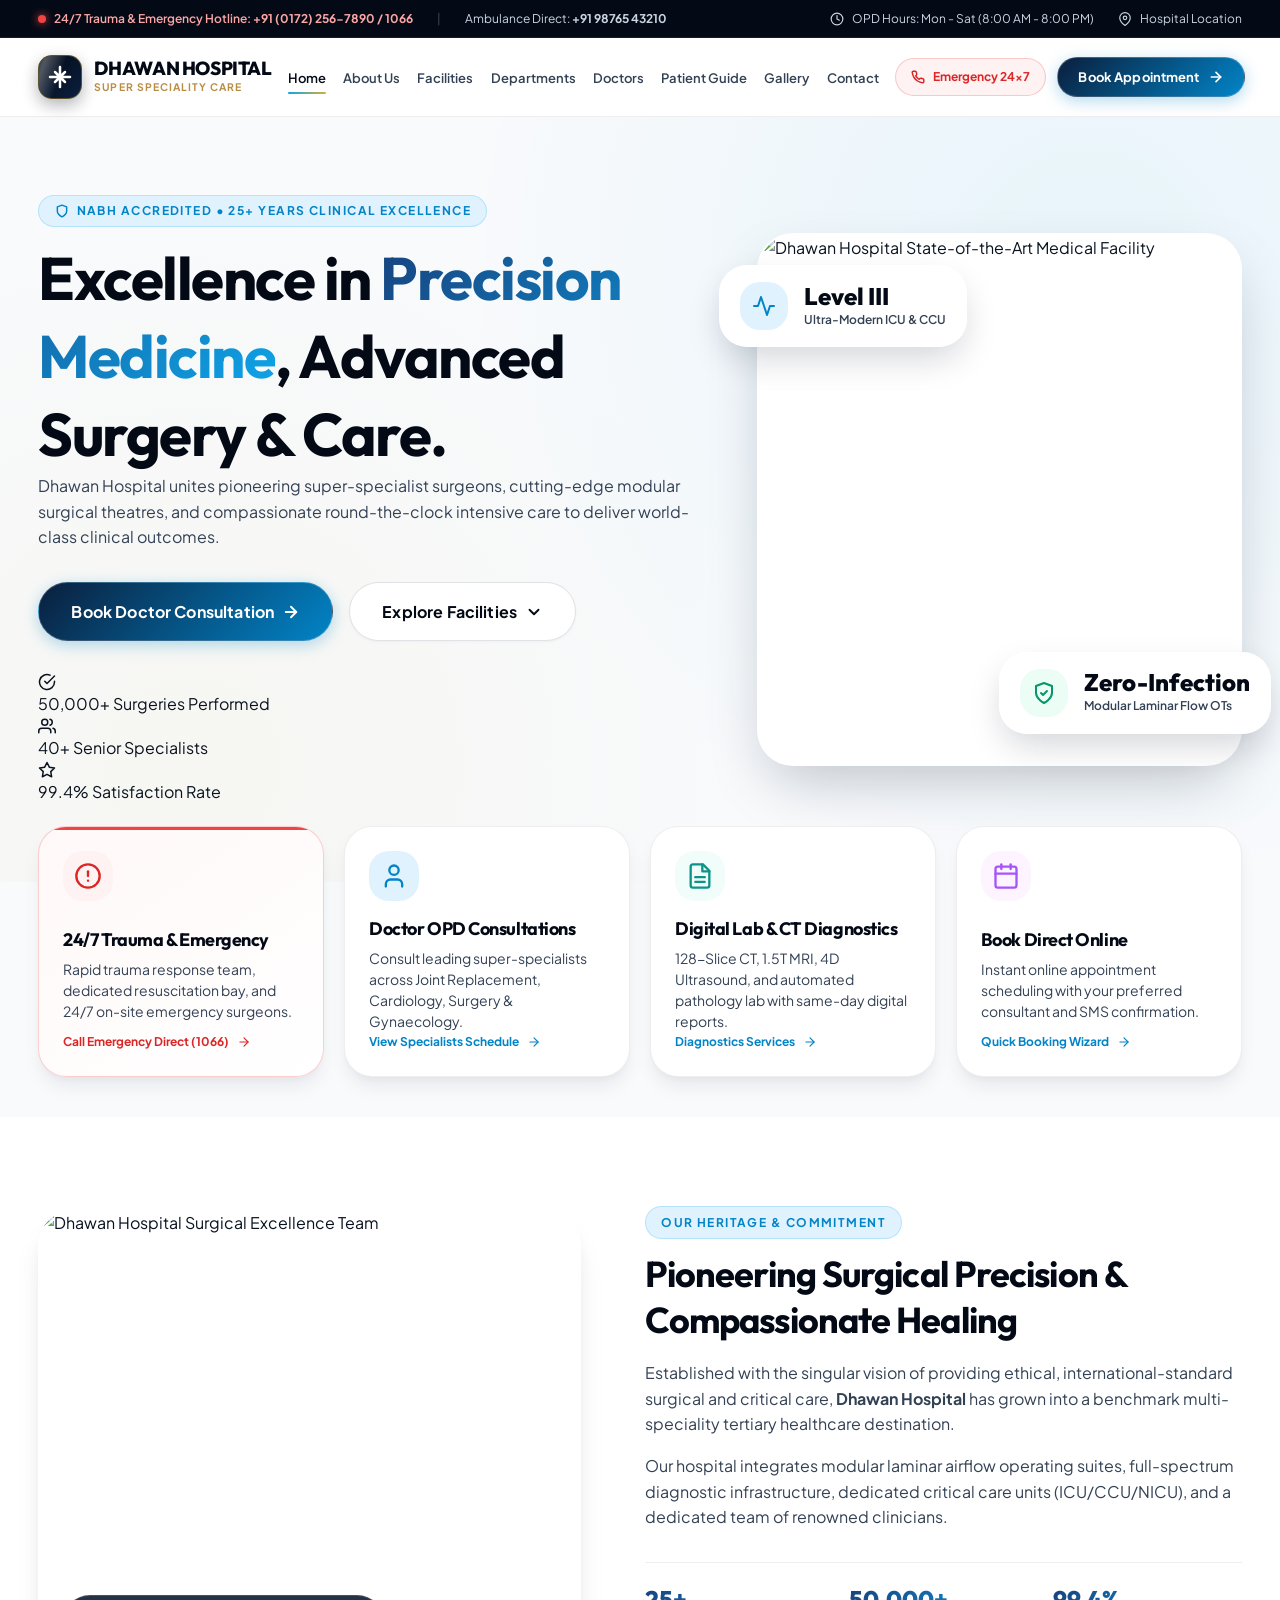
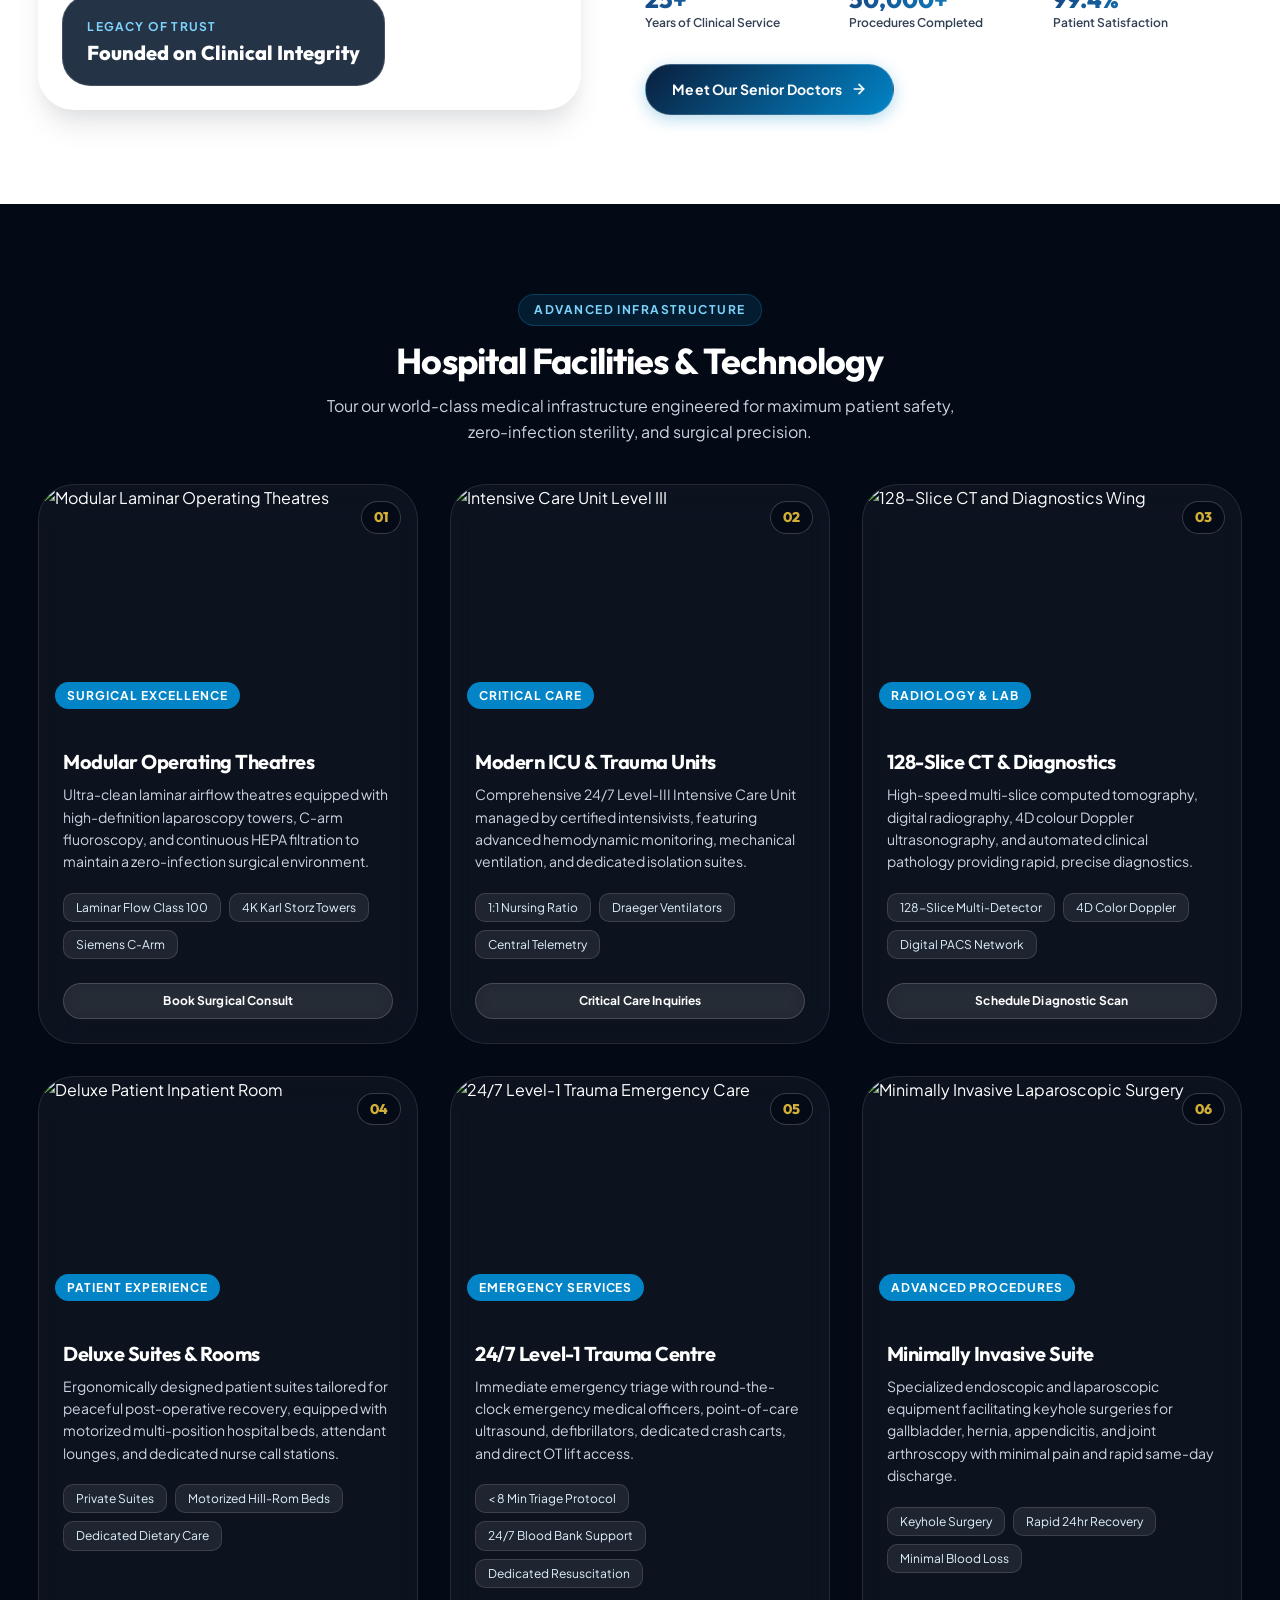
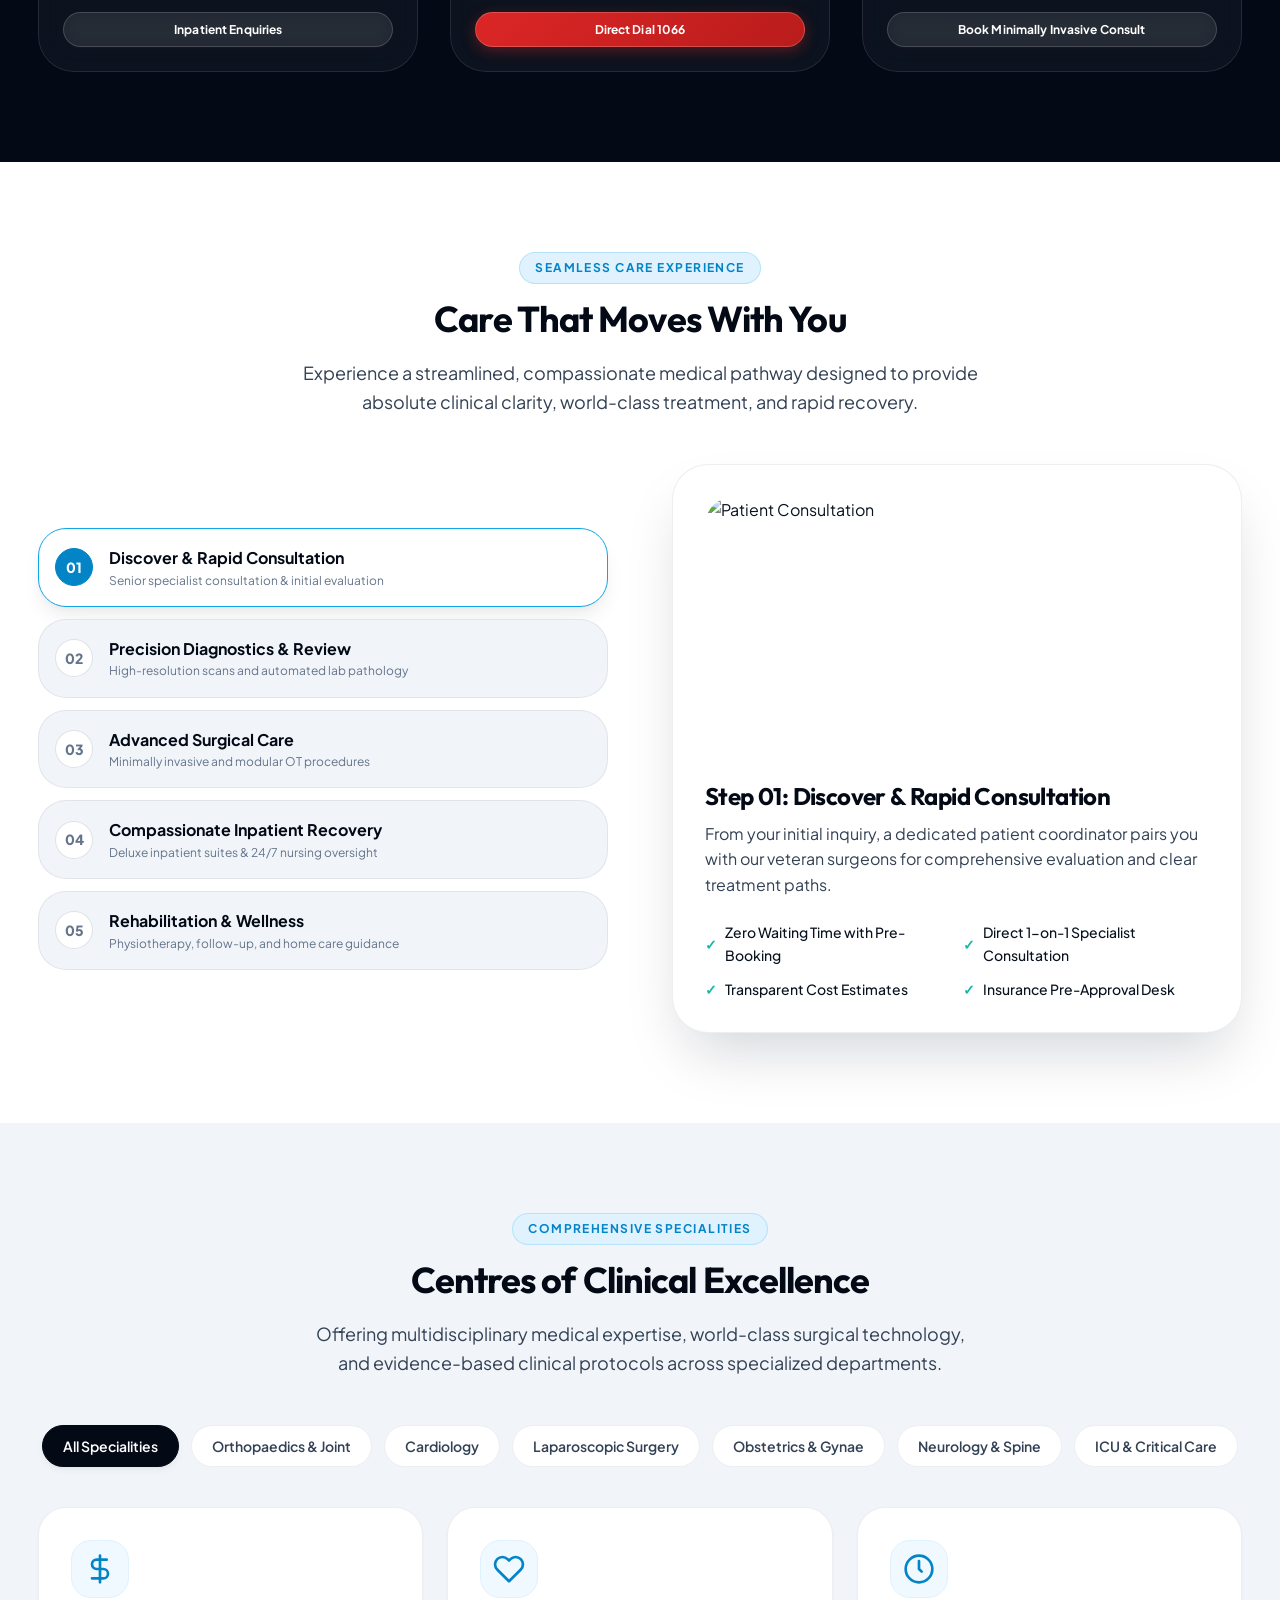
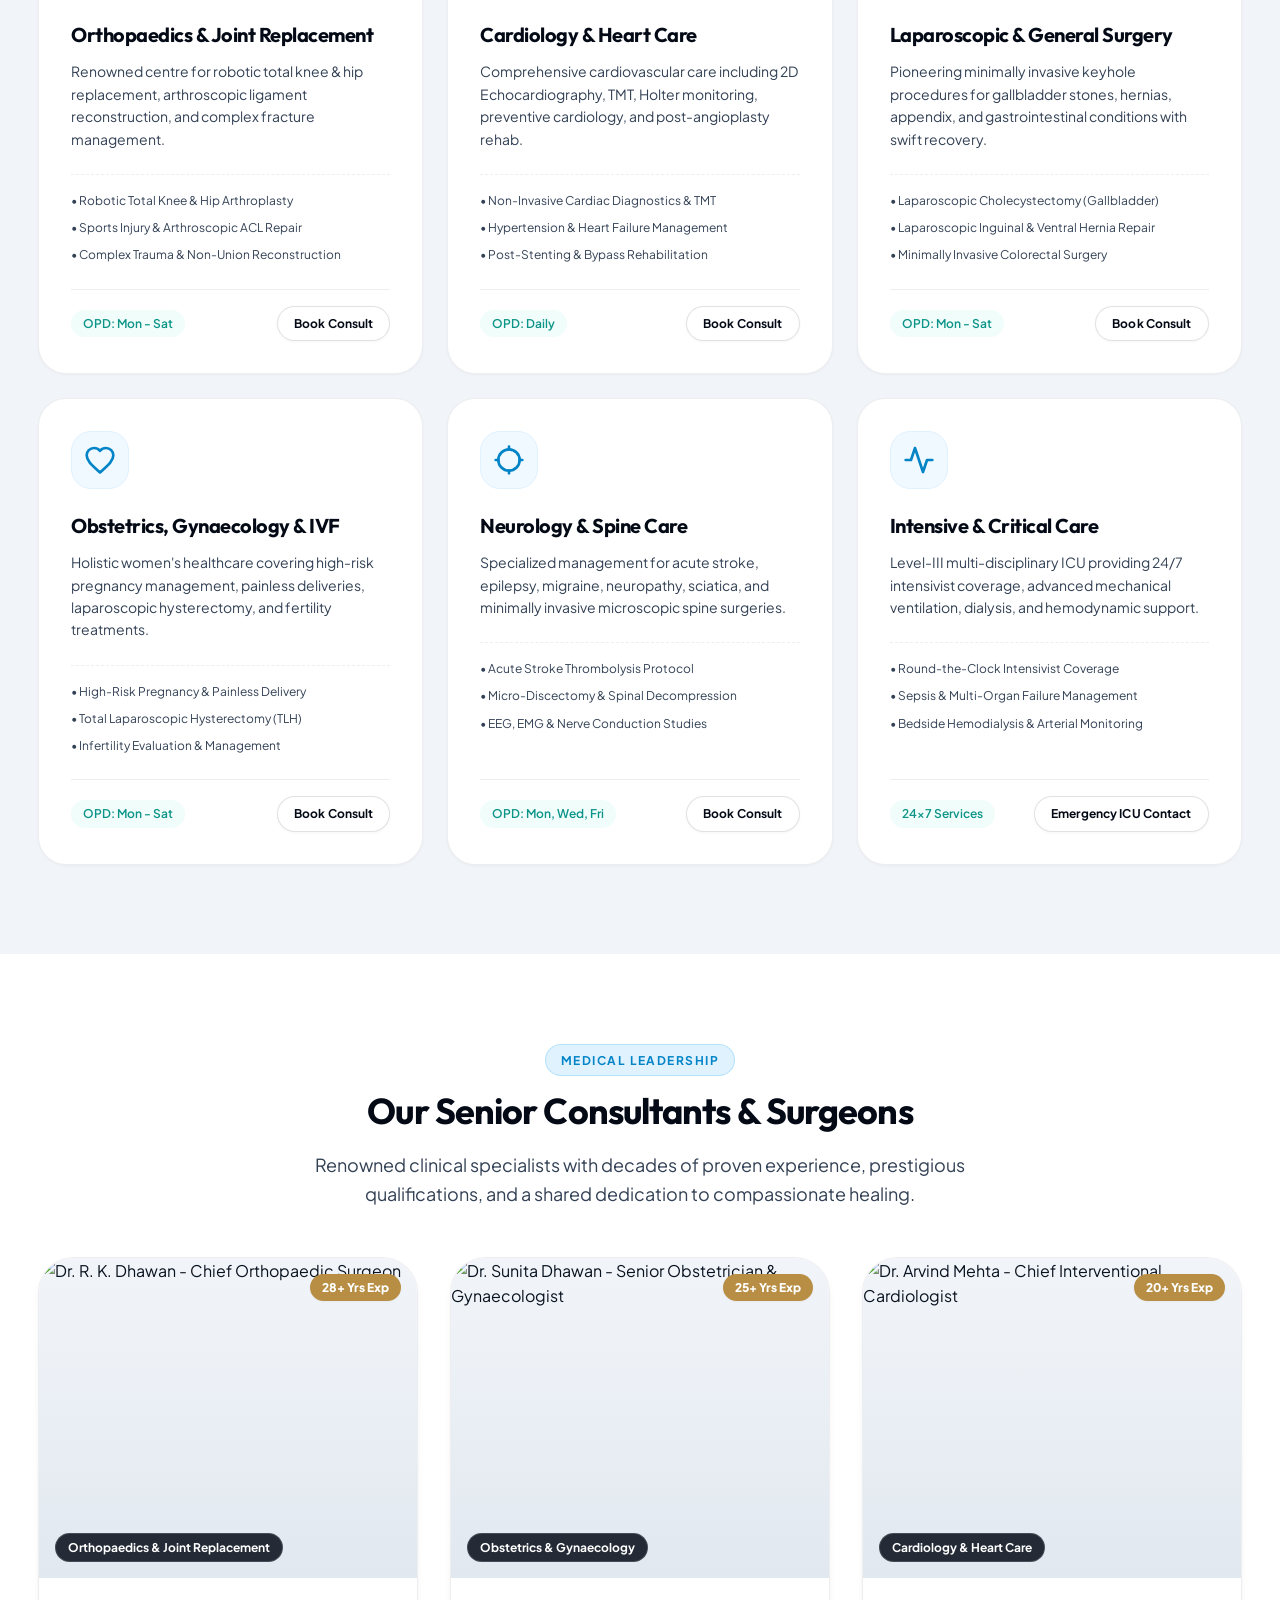
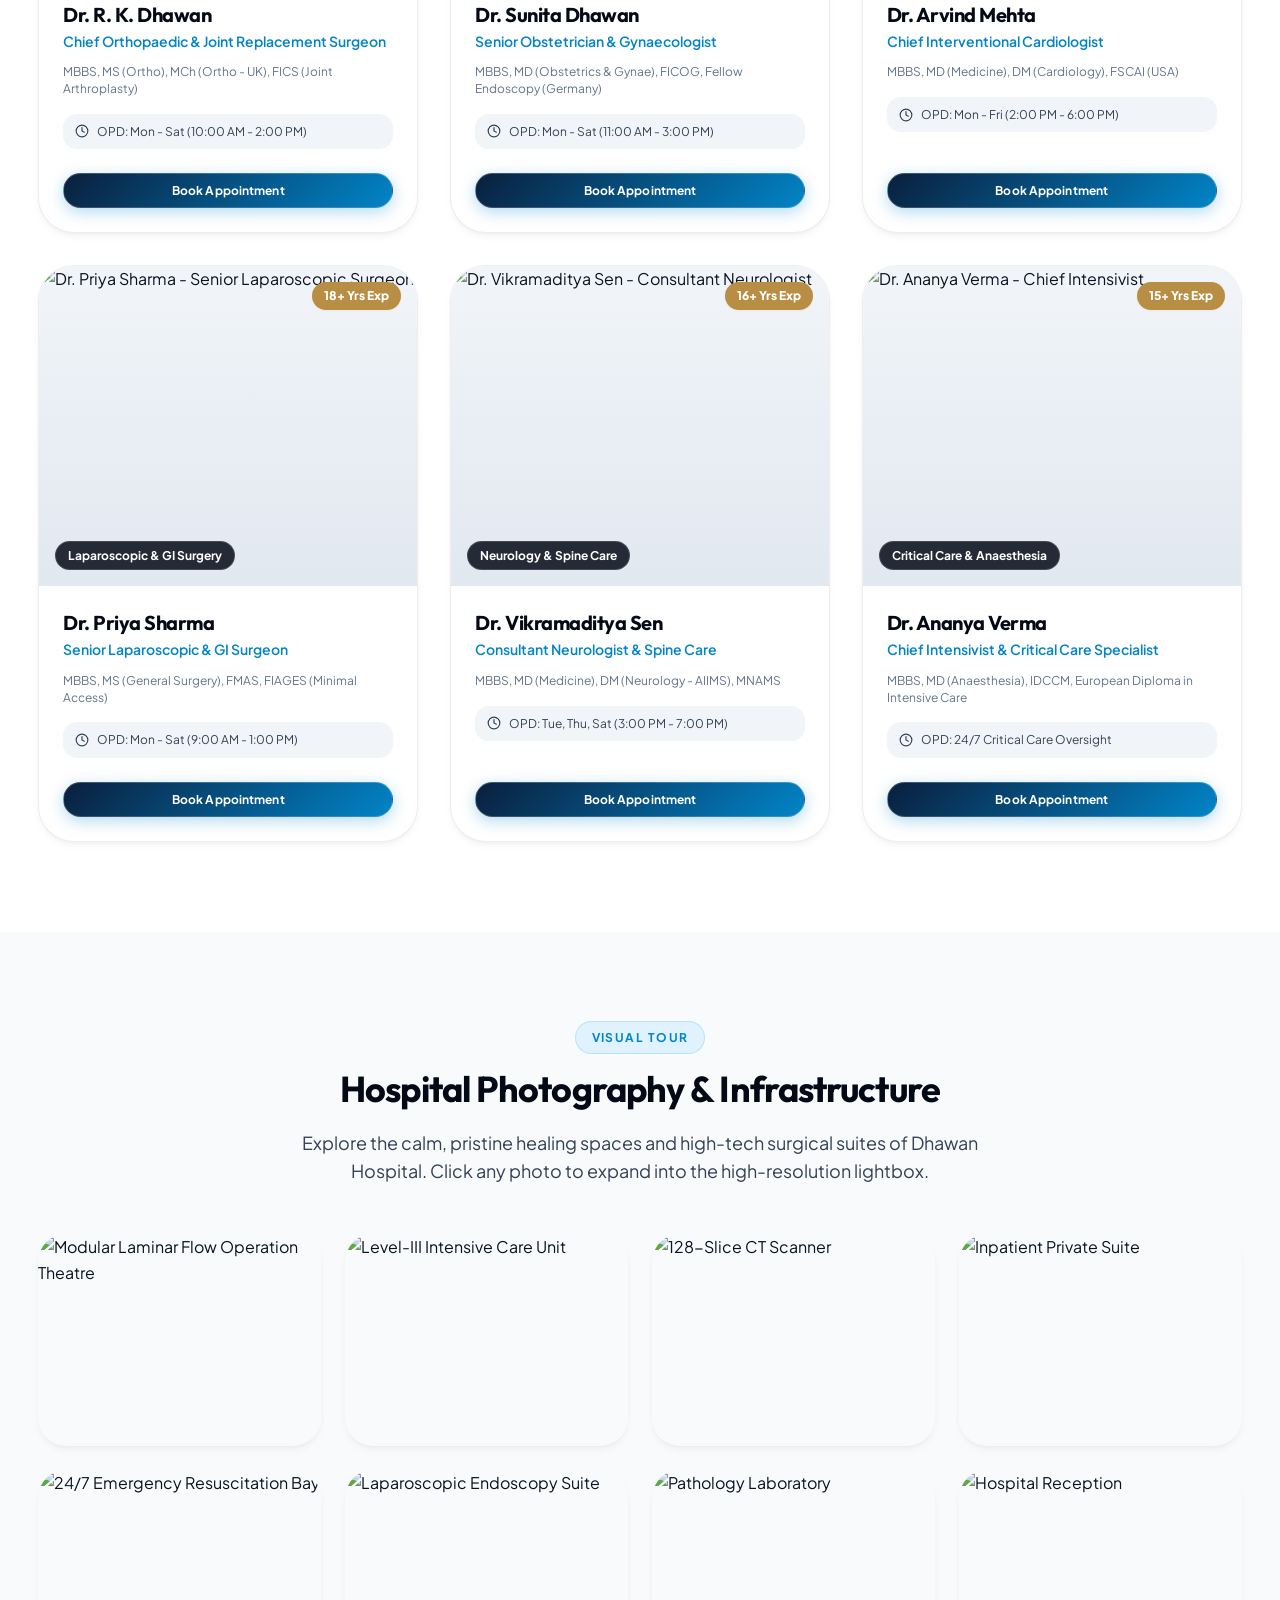
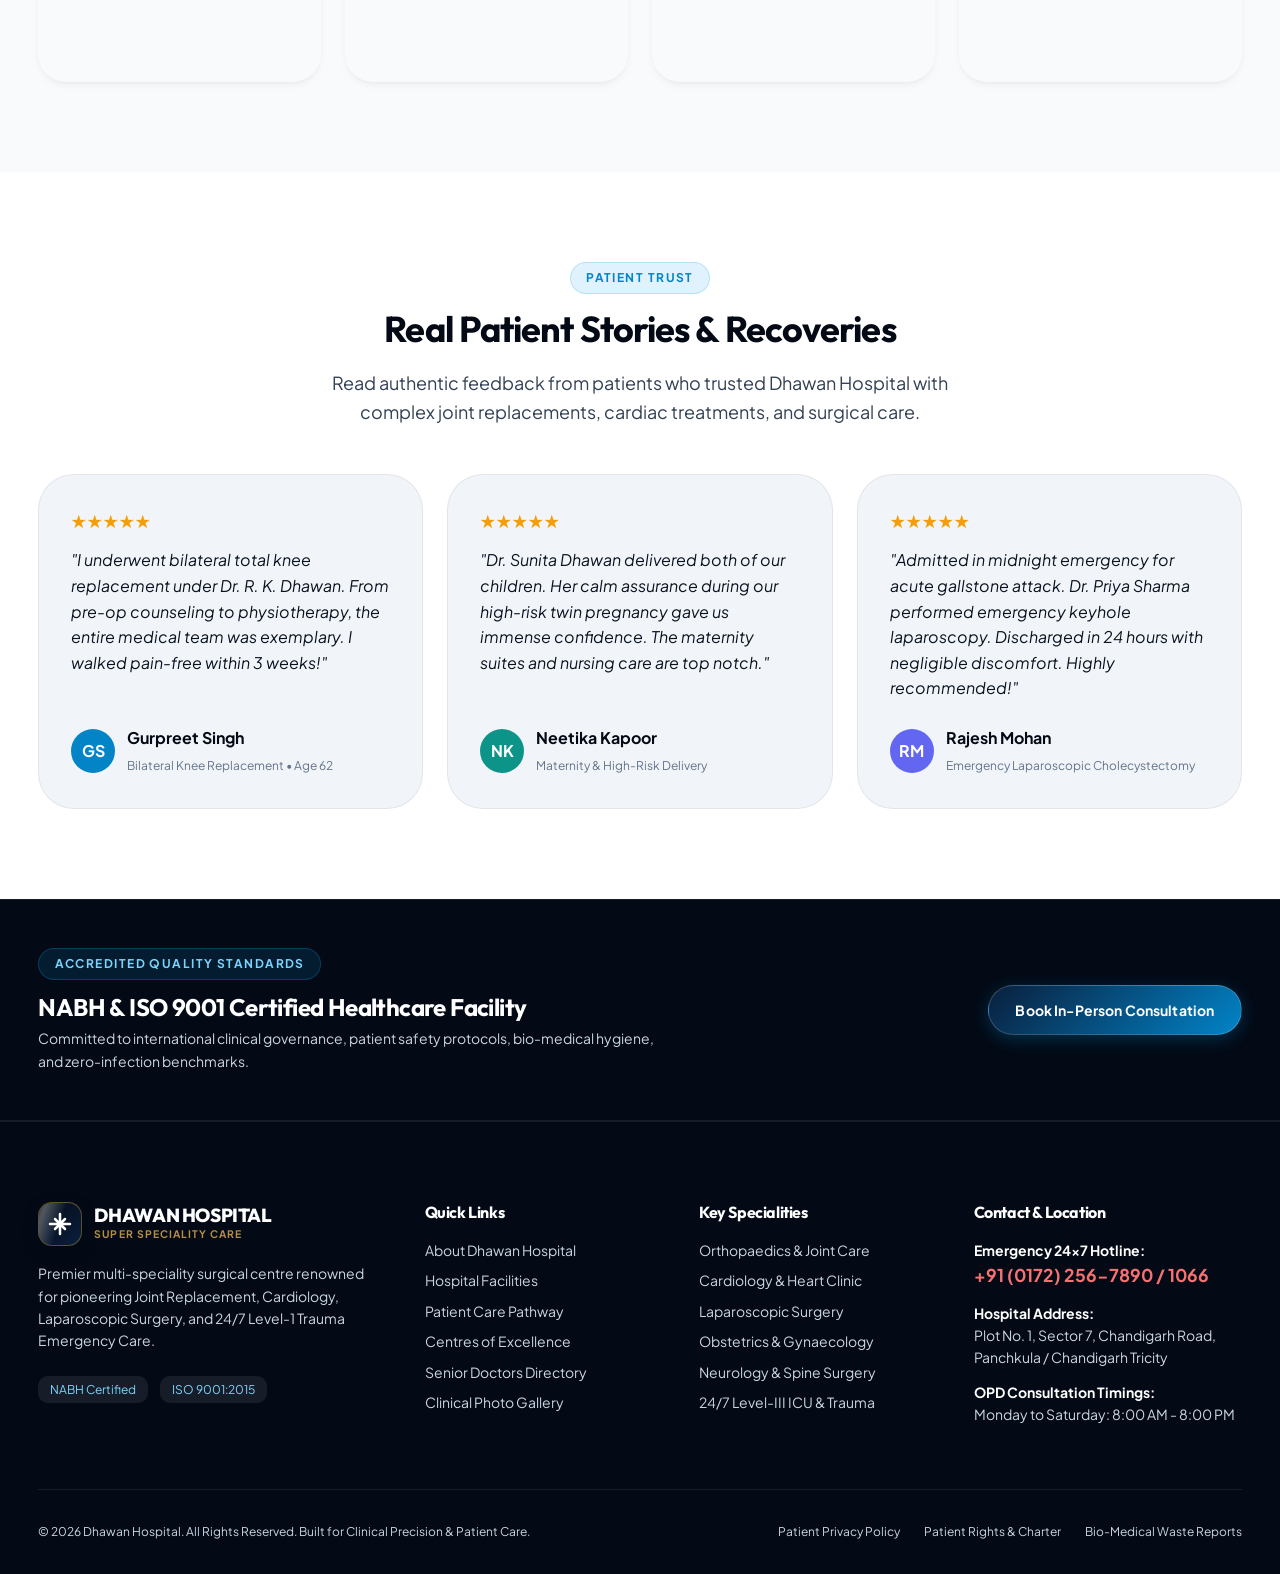
==== index.html @ f9b6e745 "Add files via upload" ====
<!DOCTYPE html>
<html lang="en">
<head>
  <meta charset="UTF-8">
  <meta name="viewport" content="width=device-width, initial-scale=1.0">
  <meta name="description" content="Dhawan Hospital - Premier Multi-Speciality Healthcare, Orthopaedics, Cardiology, Laparoscopic Surgery & 24/7 Emergency Care with NABH Accreditation.">
  <meta name="keywords" content="Dhawan Hospital, Joint Replacement, Orthopaedics, Cardiology, Laparoscopy, Emergency Hospital, NABH Accredited">
  <meta name="author" content="Dhawan Hospital Healthcare System">
  <meta name="theme-color" content="#07172e">

  <title>Dhawan Hospital | Multi-Speciality Healthcare & Surgical Centre</title>

  <!-- Google Fonts: Plus Jakarta Sans & Outfit -->
  <link rel="preconnect" href="https://fonts.googleapis.com">
  <link rel="preconnect" href="https://fonts.gstatic.com" crossorigin>
  <link href="https://fonts.googleapis.com/css2?family=Outfit:wght@400;500;600;700;800&family=Plus+Jakarta+Sans:ital,wght@0,300;0,400;0,500;0,600;0,700;0,800;1,400&display=swap" rel="stylesheet">

  <!-- Core CSS Stylesheets -->
  <link rel="stylesheet" href="css/variables.css">
  <link rel="stylesheet" href="css/base.css">
  <link rel="stylesheet" href="css/layout.css">
  <link rel="stylesheet" href="css/components.css">
  <link rel="stylesheet" href="css/responsive.css">
</head>
<body>

  <!-- Skip link for keyboard accessibility -->
  <a href="#main-content" class="skip-to-content">Skip to main content</a>

  <!-- Custom Cursor Elements (Desktop Only) -->
  <div class="custom-cursor" aria-hidden="true"></div>
  <div class="cursor-follower" aria-hidden="true"></div>
  <div class="cursor-label" aria-hidden="true"></div>

  <!-- 1. Top Emergency & Hotline Bar -->
  <aside class="top-bar" aria-label="Emergency and Quick Contact">
    <div class="container top-bar-inner">
      <div class="top-bar-left">
        <div class="emergency-ticker">
          <span class="emergency-dot" aria-hidden="true"></span>
          <span>24/7 Trauma & Emergency Hotline: <strong>+91 (0172) 256-7890 / 1066</strong></span>
        </div>
        <span style="opacity: 0.3;">|</span>
        <span>Ambulance Direct: <strong>+91 98765 43210</strong></span>
      </div>
      <div class="top-bar-right">
        <span class="top-bar-link">
          <svg width="14" height="14" viewBox="0 0 24 24" fill="none" stroke="currentColor" stroke-width="2" stroke-linecap="round" stroke-linejoin="round" aria-hidden="true"><circle cx="12" cy="12" r="10"></circle><polyline points="12 6 12 12 16 14"></polyline></svg>
          OPD Hours: Mon - Sat (8:00 AM - 8:00 PM)
        </span>
        <a href="#contact" class="top-bar-link">
          <svg width="14" height="14" viewBox="0 0 24 24" fill="none" stroke="currentColor" stroke-width="2" stroke-linecap="round" stroke-linejoin="round" aria-hidden="true"><path d="M21 10c0 7-9 13-9 13s-9-6-9-13a9 9 0 0 1 18 0z"></path><circle cx="12" cy="10" r="3"></circle></svg>
          Hospital Location
        </a>
      </div>
    </div>
  </aside>

  <!-- 2. Sticky Glass Header -->
  <header class="site-header" id="site-header">
    <div class="container header-container">
      <a href="#" class="site-brand" aria-label="Dhawan Hospital Home">
        <div class="brand-crest">
          <svg width="24" height="24" viewBox="0 0 24 24" fill="none" stroke="currentColor" stroke-width="2.5" stroke-linecap="round" stroke-linejoin="round">
            <path d="M12 2v20M2 12h20M7 7l10 10M17 7L7 17"></path>
          </svg>
        </div>
        <div class="brand-text">
          <span class="brand-name">DHAWAN HOSPITAL</span>
          <span class="brand-tagline">Super Speciality Care</span>
        </div>
      </a>

      <!-- Main Navigation -->
      <nav class="main-nav" id="main-nav" aria-label="Primary Navigation">
        <ul class="nav-list">
          <li><a href="index.html" class="nav-link active">Home</a></li>
          <li><a href="about.html" class="nav-link">About Us</a></li>
          <li><a href="facilities.html" class="nav-link">Facilities</a></li>
          <li><a href="departments.html" class="nav-link">Departments</a></li>
          <li><a href="doctors.html" class="nav-link">Doctors</a></li>
          <li><a href="patient-journey.html" class="nav-link">Patient Guide</a></li>
          <li><a href="gallery.html" class="nav-link">Gallery</a></li>
          <li><a href="contact.html" class="nav-link">Contact</a></li>
        </ul>
      </nav>

      <!-- Action Group -->
      <div class="header-actions">
        <a href="tel:1066" class="btn-header-emergency">
          <svg width="14" height="14" viewBox="0 0 24 24" fill="none" stroke="currentColor" stroke-width="2.5" stroke-linecap="round" stroke-linejoin="round" aria-hidden="true"><path d="M22 16.92v3a2 2 0 0 1-2.18 2 19.79 19.79 0 0 1-8.63-3.07 19.5 19.5 0 0 1-6-6 19.79 19.79 0 0 1-3.07-8.67A2 2 0 0 1 4.11 2h3a2 2 0 0 1 2 1.72 12.84 12.84 0 0 0 .7 2.81 2 2 0 0 1-.45 2.11L8.09 9.91a16 16 0 0 0 6 6l1.27-1.27a2 2 0 0 1 2.11-.45 12.84 12.84 0 0 0 2.81.7A2 2 0 0 1 22 16.92z"></path></svg>
          <span>Emergency 24x7</span>
        </a>
        <a href="appointment.html" class="btn btn-primary btn-magnetic">
          <span>Book Appointment</span>
          <svg width="16" height="16" viewBox="0 0 24 24" fill="none" stroke="currentColor" stroke-width="2.5" stroke-linecap="round" stroke-linejoin="round" aria-hidden="true"><line x1="5" y1="12" x2="19" y2="12"></line><polyline points="12 5 19 12 12 19"></polyline></svg>
        </a>
        <button type="button" class="mobile-nav-toggle" aria-controls="main-nav" aria-expanded="false" aria-label="Toggle navigation menu">
          <span class="hamburger-line"></span>
        </button>
      </div>
    </div>
  </header>

  <!-- Main Content Wrapper -->
  <main id="main-content">

    <!-- 3. Hero Section (Sophisticated GSAP Entrance) -->
    <section class="hero-section" id="hero" aria-label="Introduction">
      <div class="container hero-grid">
        
        <!-- Left: Hero Content -->
        <div class="hero-content">
          <div class="section-label hero-badge">
            <svg width="14" height="14" viewBox="0 0 24 24" fill="none" stroke="currentColor" stroke-width="2.5" stroke-linecap="round" stroke-linejoin="round" aria-hidden="true"><path d="M12 22s8-4 8-10V5l-8-3-8 3v7c0 6 8 10 8 10z"></path></svg>
            NABH Accredited • 25+ Years Clinical Excellence
          </div>

          <h1 class="hero-title">
            Excellence in <span class="text-gradient">Precision Medicine</span>, Advanced Surgery & Care.
          </h1>

          <p class="hero-description">
            Dhawan Hospital unites pioneering super-specialist surgeons, cutting-edge modular surgical theatres, and compassionate round-the-clock intensive care to deliver world-class clinical outcomes.
          </p>

          <div class="hero-actions">
            <button type="button" class="btn btn-primary btn-lg btn-magnetic" data-open-modal="appointment">
              <span>Book Doctor Consultation</span>
              <svg width="18" height="18" viewBox="0 0 24 24" fill="none" stroke="currentColor" stroke-width="2.5" stroke-linecap="round" stroke-linejoin="round" aria-hidden="true"><line x1="5" y1="12" x2="19" y2="12"></line><polyline points="12 5 19 12 12 19"></polyline></svg>
            </button>
            <a href="#facilities" class="btn btn-secondary btn-lg">
              <span>Explore Facilities</span>
              <svg width="18" height="18" viewBox="0 0 24 24" fill="none" stroke="currentColor" stroke-width="2.5" stroke-linecap="round" stroke-linejoin="round" aria-hidden="true"><polyline points="6 9 12 15 18 9"></polyline></svg>
            </a>
          </div>

          <!-- Trust Bar -->
          <div class="hero-trust-bar">
            <div class="trust-item">
              <div class="trust-icon" aria-hidden="true">
                <svg width="18" height="18" viewBox="0 0 24 24" fill="none" stroke="currentColor" stroke-width="2" stroke-linecap="round" stroke-linejoin="round"><path d="M22 11.08V12a10 10 0 1 1-5.93-9.14"></path><polyline points="22 4 12 14.01 9 11.01"></polyline></svg>
              </div>
              <div class="trust-text">
                <span class="trust-number">50,000+</span>
                <span class="trust-label">Surgeries Performed</span>
              </div>
            </div>
            <div class="trust-item">
              <div class="trust-icon" aria-hidden="true">
                <svg width="18" height="18" viewBox="0 0 24 24" fill="none" stroke="currentColor" stroke-width="2" stroke-linecap="round" stroke-linejoin="round"><path d="M17 21v-2a4 4 0 0 0-4-4H5a4 4 0 0 0-4 4v2"></path><circle cx="9" cy="7" r="4"></circle><path d="M23 21v-2a4 4 0 0 0-3-3.87"></path><path d="M16 3.13a4 4 0 0 1 0 7.75"></path></svg>
              </div>
              <div class="trust-text">
                <span class="trust-number">40+</span>
                <span class="trust-label">Senior Specialists</span>
              </div>
            </div>
            <div class="trust-item">
              <div class="trust-icon" aria-hidden="true">
                <svg width="18" height="18" viewBox="0 0 24 24" fill="none" stroke="currentColor" stroke-width="2" stroke-linecap="round" stroke-linejoin="round"><polygon points="12 2 15.09 8.26 22 9.27 17 14.14 18.18 21.02 12 17.77 5.82 21.02 7 14.14 2 9.27 8.91 8.26 12 2"></polygon></svg>
              </div>
              <div class="trust-text">
                <span class="trust-number">99.4%</span>
                <span class="trust-label">Satisfaction Rate</span>
              </div>
            </div>
          </div>
        </div>

        <!-- Right: Hero Media with Floating Live Badges -->
        <div class="hero-media-wrapper">
          <div class="hero-image-card">
            <img src="https://images.unsplash.com/photo-1519494026892-80bbd2d6fd0d?auto=format&fit=crop&w=1200&q=85" alt="Dhawan Hospital State-of-the-Art Medical Facility" class="hero-main-img" loading="eager">
          </div>

          <!-- Floating Badge 1 -->
          <div class="floating-stat-card floating-stat-1" aria-label="Facility highlight">
            <div class="stat-badge-icon icon-blue">
              <svg width="24" height="24" viewBox="0 0 24 24" fill="none" stroke="currentColor" stroke-width="2" stroke-linecap="round" stroke-linejoin="round"><path d="M22 12h-4l-3 9L9 3l-3 9H2"></path></svg>
            </div>
            <div>
              <div class="stat-value">Level III</div>
              <div class="stat-desc">Ultra-Modern ICU & CCU</div>
            </div>
          </div>

          <!-- Floating Badge 2 -->
          <div class="floating-stat-card floating-stat-2" aria-label="Emergency highlight">
            <div class="stat-badge-icon icon-green">
              <svg width="24" height="24" viewBox="0 0 24 24" fill="none" stroke="currentColor" stroke-width="2" stroke-linecap="round" stroke-linejoin="round"><path d="M12 22s8-4 8-10V5l-8-3-8 3v7c0 6 8 10 8 10z"></path><path d="m9 12 2 2 4-4"></path></svg>
            </div>
            <div>
              <div class="stat-value">Zero-Infection</div>
              <div class="stat-desc">Modular Laminar Flow OTs</div>
            </div>
          </div>
        </div>

      </div>
    </section>

    <!-- 4. Emergency & Quick Triage Strip -->
    <section class="triage-section" aria-label="Emergency and Quick Triage">
      <div class="container">
        <div class="triage-grid">

          <div class="triage-card emergency-highlight">
            <div class="triage-icon-wrap" style="background: var(--color-emergency-50); color: var(--color-emergency-600);">
              <svg width="28" height="28" viewBox="0 0 24 24" fill="none" stroke="currentColor" stroke-width="2" stroke-linecap="round" stroke-linejoin="round"><circle cx="12" cy="12" r="10"></circle><line x1="12" y1="8" x2="12" y2="12"></line><line x1="12" y1="16" x2="12.01" y2="16"></line></svg>
            </div>
            <div>
              <h3 class="triage-title">24/7 Trauma & Emergency</h3>
              <p class="triage-desc">Rapid trauma response team, dedicated resuscitation bay, and 24/7 on-site emergency surgeons.</p>
            </div>
            <a href="tel:1066" class="triage-link" style="color: var(--color-emergency-600);">
              <span>Call Emergency Direct (1066)</span>
              <svg width="14" height="14" viewBox="0 0 24 24" fill="none" stroke="currentColor" stroke-width="2" stroke-linecap="round" stroke-linejoin="round"><line x1="5" y1="12" x2="19" y2="12"></line><polyline points="12 5 19 12 12 19"></polyline></svg>
            </a>
          </div>

          <div class="triage-card">
            <div class="triage-icon-wrap" style="background: var(--color-accent-100); color: var(--color-accent-600);">
              <svg width="28" height="28" viewBox="0 0 24 24" fill="none" stroke="currentColor" stroke-width="2" stroke-linecap="round" stroke-linejoin="round"><path d="M19 21v-2a4 4 0 0 0-4-4H9a4 4 0 0 0-4 4v2"></path><circle cx="12" cy="7" r="4"></circle></svg>
            </div>
            <div>
              <h3 class="triage-title">Doctor OPD Consultations</h3>
              <p class="triage-desc">Consult leading super-specialists across Joint Replacement, Cardiology, Surgery & Gynaecology.</p>
            </div>
            <a href="#doctors" class="triage-link">
              <span>View Specialists Schedule</span>
              <svg width="14" height="14" viewBox="0 0 24 24" fill="none" stroke="currentColor" stroke-width="2" stroke-linecap="round" stroke-linejoin="round"><line x1="5" y1="12" x2="19" y2="12"></line><polyline points="12 5 19 12 12 19"></polyline></svg>
            </a>
          </div>

          <div class="triage-card">
            <div class="triage-icon-wrap" style="background: var(--color-teal-50); color: var(--color-teal-600);">
              <svg width="28" height="28" viewBox="0 0 24 24" fill="none" stroke="currentColor" stroke-width="2" stroke-linecap="round" stroke-linejoin="round"><path d="M14.5 2H6a2 2 0 0 0-2 2v16a2 2 0 0 0 2 2h12a2 2 0 0 0 2-2V7.5L14.5 2z"></path><polyline points="14 2 14 8 20 8"></polyline><line x1="16" y1="13" x2="8" y2="13"></line><line x1="16" y1="17" x2="8" y2="17"></line></svg>
            </div>
            <div>
              <h3 class="triage-title">Digital Lab & CT Diagnostics</h3>
              <p class="triage-desc">128-Slice CT, 1.5T MRI, 4D Ultrasound, and automated pathology lab with same-day digital reports.</p>
            </div>
            <a href="#facilities" class="triage-link">
              <span>Diagnostics Services</span>
              <svg width="14" height="14" viewBox="0 0 24 24" fill="none" stroke="currentColor" stroke-width="2" stroke-linecap="round" stroke-linejoin="round"><line x1="5" y1="12" x2="19" y2="12"></line><polyline points="12 5 19 12 12 19"></polyline></svg>
            </a>
          </div>

          <div class="triage-card">
            <div class="triage-icon-wrap" style="background: #fdf4ff; color: #a855f7;">
              <svg width="28" height="28" viewBox="0 0 24 24" fill="none" stroke="currentColor" stroke-width="2" stroke-linecap="round" stroke-linejoin="round"><rect x="3" y="4" width="18" height="18" rx="2" ry="2"></rect><line x1="16" y1="2" x2="16" y2="6"></line><line x1="8" y1="2" x2="8" y2="6"></line><line x1="3" y1="10" x2="21" y2="10"></line></svg>
            </div>
            <div>
              <h3 class="triage-title">Book Direct Online</h3>
              <p class="triage-desc">Instant online appointment scheduling with your preferred consultant and SMS confirmation.</p>
            </div>
            <a href="#" class="triage-link" data-open-modal="appointment">
              <span>Quick Booking Wizard</span>
              <svg width="14" height="14" viewBox="0 0 24 24" fill="none" stroke="currentColor" stroke-width="2" stroke-linecap="round" stroke-linejoin="round"><line x1="5" y1="12" x2="19" y2="12"></line><polyline points="12 5 19 12 12 19"></polyline></svg>
            </a>
          </div>

        </div>
      </div>
    </section>

    <!-- 5. About & Clinical Legacy Section -->
    <section class="section-padding" id="about" style="background: #ffffff;">
      <div class="container">
        <div style="display: grid; grid-template-columns: 1fr 1.1fr; gap: clamp(2rem, 5vw, 5rem); align-items: center;">
          
          <!-- Image with masked parallax -->
          <div class="parallax-container" style="border-radius: var(--radius-3xl); overflow: hidden; box-shadow: var(--shadow-xl); position: relative; height: 500px;">
            <img src="https://images.unsplash.com/photo-1579684385127-1ef15d508118?auto=format&fit=crop&w=1000&q=85" alt="Dhawan Hospital Surgical Excellence Team" class="parallax-image" style="width: 115%; height: 115%; object-fit: cover;">
            <div style="position: absolute; bottom: var(--spacing-6); left: var(--spacing-6); background: rgba(7, 23, 46, 0.88); backdrop-filter: blur(12px); border: 1px solid rgba(255,255,255,0.15); padding: var(--spacing-4) var(--spacing-6); border-radius: var(--radius-2xl); color: #fff;">
              <span style="font-size: 0.75rem; text-transform: uppercase; letter-spacing: 0.1em; color: var(--color-accent-300); font-weight: 700;">Legacy of Trust</span>
              <div style="font-family: var(--font-family-display); font-size: 1.25rem; font-weight: 800;">Founded on Clinical Integrity</div>
            </div>
          </div>

          <!-- Text content & counters -->
          <div>
            <div class="section-label">Our Heritage & Commitment</div>
            <h2 class="section-title parallax-title">
              Pioneering Surgical Precision & Compassionate Healing
            </h2>
            <p>
              Established with the singular vision of providing ethical, international-standard surgical and critical care, <strong>Dhawan Hospital</strong> has grown into a benchmark multi-speciality tertiary healthcare destination.
            </p>
            <p>
              Our hospital integrates modular laminar airflow operating suites, full-spectrum diagnostic infrastructure, dedicated critical care units (ICU/CCU/NICU), and a dedicated team of renowned clinicians.
            </p>

            <!-- Metrics Counter Grid -->
            <div style="display: grid; grid-template-columns: repeat(3, 1fr); gap: var(--spacing-4); margin-top: var(--spacing-8); padding-top: var(--spacing-6); border-top: 1px solid var(--border-light);">
              <div>
                <div class="stat-value text-gradient"><span class="counter-value" data-target="25" data-suffix="+">0</span></div>
                <div class="stat-desc">Years of Clinical Service</div>
              </div>
              <div>
                <div class="stat-value text-gradient"><span class="counter-value" data-target="50000" data-suffix="+">0</span></div>
                <div class="stat-desc">Procedures Completed</div>
              </div>
              <div>
                <div class="stat-value text-gradient"><span class="counter-value" data-target="99.4" data-decimal="true" data-suffix="%">0</span></div>
                <div class="stat-desc">Patient Satisfaction</div>
              </div>
            </div>

            <div style="margin-top: var(--spacing-8);">
              <button type="button" class="btn btn-primary btn-magnetic" data-open-modal="appointment">
                <span>Meet Our Senior Doctors</span>
                <svg width="16" height="16" viewBox="0 0 24 24" fill="none" stroke="currentColor" stroke-width="2.5" stroke-linecap="round" stroke-linejoin="round"><line x1="5" y1="12" x2="19" y2="12"></line><polyline points="12 5 19 12 12 19"></polyline></svg>
              </button>
            </div>
          </div>

        </div>
      </div>
    </section>

    <!-- 6. LUXURY HOSPITAL FACILITIES & INFRASTRUCTURE -->
    <section class="facilities-luxury-section section-padding" id="facilities" aria-label="Hospital Facilities">
      <div class="container">
        
        <div class="section-header center" style="margin-bottom: var(--spacing-10);">
          <div class="section-label dark">Advanced Infrastructure</div>
          <h2 style="color: #ffffff; margin-bottom: 0.5rem;">Hospital Facilities & Technology</h2>
          <p style="color: var(--color-text-inverse-muted); max-width: 650px; margin-bottom: 0;">
            Tour our world-class medical infrastructure engineered for maximum patient safety, zero-infection sterility, and surgical precision.
          </p>
        </div>

        <!-- 6-Card Luxury Facilities Grid -->
        <div class="facilities-luxury-grid">

          <!-- Card 01: Modular Operating Theatres -->
          <article class="facility-luxury-card">
            <div class="facility-card-media">
              <img src="https://images.unsplash.com/photo-1516549655169-df83a0774514?auto=format&fit=crop&w=900&q=80" alt="Modular Laminar Operating Theatres" class="facility-card-img" loading="lazy">
              <span class="facility-card-index">01</span>
              <span class="facility-card-tag">Surgical Excellence</span>
            </div>
            <div class="facility-card-body">
              <div>
                <h3 class="facility-card-title">Modular Operating Theatres</h3>
                <p class="facility-card-desc">
                  Ultra-clean laminar airflow theatres equipped with high-definition laparoscopy towers, C-arm fluoroscopy, and continuous HEPA filtration to maintain a zero-infection surgical environment.
                </p>
                <div class="facility-card-specs">
                  <span class="facility-spec-pill">Laminar Flow Class 100</span>
                  <span class="facility-spec-pill">4K Karl Storz Towers</span>
                  <span class="facility-spec-pill">Siemens C-Arm</span>
                </div>
              </div>
              <a href="appointment.html?dept=surgery" class="btn btn-dark btn-sm">
                <span>Book Surgical Consult</span>
              </a>
            </div>
          </article>

          <!-- Card 02: Intensive Care Units -->
          <article class="facility-luxury-card">
            <div class="facility-card-media">
              <img src="https://images.unsplash.com/photo-1586773860418-d37222d8fce3?auto=format&fit=crop&w=900&q=80" alt="Intensive Care Unit Level III" class="facility-card-img" loading="lazy">
              <span class="facility-card-index">02</span>
              <span class="facility-card-tag">Critical Care</span>
            </div>
            <div class="facility-card-body">
              <div>
                <h3 class="facility-card-title">Modern ICU & Trauma Units</h3>
                <p class="facility-card-desc">
                  Comprehensive 24/7 Level-III Intensive Care Unit managed by certified intensivists, featuring advanced hemodynamic monitoring, mechanical ventilation, and dedicated isolation suites.
                </p>
                <div class="facility-card-specs">
                  <span class="facility-spec-pill">1:1 Nursing Ratio</span>
                  <span class="facility-spec-pill">Draeger Ventilators</span>
                  <span class="facility-spec-pill">Central Telemetry</span>
                </div>
              </div>
              <a href="appointment.html?dept=critical-care" class="btn btn-dark btn-sm">
                <span>Critical Care Inquiries</span>
              </a>
            </div>
          </article>

          <!-- Card 03: Diagnostics & CT Wing -->
          <article class="facility-luxury-card">
            <div class="facility-card-media">
              <img src="https://images.unsplash.com/photo-1516574187841-cb9cc2ca948b?auto=format&fit=crop&w=900&q=80" alt="128-Slice CT and Diagnostics Wing" class="facility-card-img" loading="lazy">
              <span class="facility-card-index">03</span>
              <span class="facility-card-tag">Radiology & Lab</span>
            </div>
            <div class="facility-card-body">
              <div>
                <h3 class="facility-card-title">128-Slice CT & Diagnostics</h3>
                <p class="facility-card-desc">
                  High-speed multi-slice computed tomography, digital radiography, 4D colour Doppler ultrasonography, and automated clinical pathology providing rapid, precise diagnostics.
                </p>
                <div class="facility-card-specs">
                  <span class="facility-spec-pill">128-Slice Multi-Detector</span>
                  <span class="facility-spec-pill">4D Color Doppler</span>
                  <span class="facility-spec-pill">Digital PACS Network</span>
                </div>
              </div>
              <a href="appointment.html?dept=neurology" class="btn btn-dark btn-sm">
                <span>Schedule Diagnostic Scan</span>
              </a>
            </div>
          </article>

          <!-- Card 04: Deluxe Patient Suites -->
          <article class="facility-luxury-card">
            <div class="facility-card-media">
              <img src="https://images.unsplash.com/photo-1538108149393-fbbd81895907?auto=format&fit=crop&w=900&q=80" alt="Deluxe Patient Inpatient Room" class="facility-card-img" loading="lazy">
              <span class="facility-card-index">04</span>
              <span class="facility-card-tag">Patient Experience</span>
            </div>
            <div class="facility-card-body">
              <div>
                <h3 class="facility-card-title">Deluxe Suites & Rooms</h3>
                <p class="facility-card-desc">
                  Ergonomically designed patient suites tailored for peaceful post-operative recovery, equipped with motorized multi-position hospital beds, attendant lounges, and dedicated nurse call stations.
                </p>
                <div class="facility-card-specs">
                  <span class="facility-spec-pill">Private Suites</span>
                  <span class="facility-spec-pill">Motorized Hill-Rom Beds</span>
                  <span class="facility-spec-pill">Dedicated Dietary Care</span>
                </div>
              </div>
              <a href="patient-journey.html" class="btn btn-dark btn-sm">
                <span>Inpatient Enquiries</span>
              </a>
            </div>
          </article>

          <!-- Card 05: 24/7 Level-1 Trauma -->
          <article class="facility-luxury-card">
            <div class="facility-card-media">
              <img src="https://images.unsplash.com/photo-1587351021759-3e566b6af7cc?auto=format&fit=crop&w=900&q=80" alt="24/7 Level-1 Trauma Emergency Care" class="facility-card-img" loading="lazy">
              <span class="facility-card-index">05</span>
              <span class="facility-card-tag">Emergency Services</span>
            </div>
            <div class="facility-card-body">
              <div>
                <h3 class="facility-card-title">24/7 Level-1 Trauma Centre</h3>
                <p class="facility-card-desc">
                  Immediate emergency triage with round-the-clock emergency medical officers, point-of-care ultrasound, defibrillators, dedicated crash carts, and direct OT lift access.
                </p>
                <div class="facility-card-specs">
                  <span class="facility-spec-pill">< 8 Min Triage Protocol</span>
                  <span class="facility-spec-pill">24/7 Blood Bank Support</span>
                  <span class="facility-spec-pill">Dedicated Resuscitation</span>
                </div>
              </div>
              <a href="tel:1066" class="btn btn-emergency btn-sm">
                <span>Direct Dial 1066</span>
              </a>
            </div>
          </article>

          <!-- Card 06: Minimally Invasive Laparoscopy -->
          <article class="facility-luxury-card">
            <div class="facility-card-media">
              <img src="https://images.unsplash.com/photo-1551076805-e1869033e561?auto=format&fit=crop&w=900&q=80" alt="Minimally Invasive Laparoscopic Surgery" class="facility-card-img" loading="lazy">
              <span class="facility-card-index">06</span>
              <span class="facility-card-tag">Advanced Procedures</span>
            </div>
            <div class="facility-card-body">
              <div>
                <h3 class="facility-card-title">Minimally Invasive Suite</h3>
                <p class="facility-card-desc">
                  Specialized endoscopic and laparoscopic equipment facilitating keyhole surgeries for gallbladder, hernia, appendicitis, and joint arthroscopy with minimal pain and rapid same-day discharge.
                </p>
                <div class="facility-card-specs">
                  <span class="facility-spec-pill">Keyhole Surgery</span>
                  <span class="facility-spec-pill">Rapid 24hr Recovery</span>
                  <span class="facility-spec-pill">Minimal Blood Loss</span>
                </div>
              </div>
              <a href="appointment.html?dept=surgery" class="btn btn-dark btn-sm">
                <span>Book Minimally Invasive Consult</span>
              </a>
            </div>
          </article>

        </div>
      </div>
    </section>

    <!-- 7. INTERACTIVE PATIENT JOURNEY: "CARE THAT MOVES WITH YOU" -->
    <section class="storytelling-luxury-section section-padding" id="journey" aria-label="Patient Journey">
      <div class="container">
        
        <div class="section-header center">
          <div class="section-label">Seamless Care Experience</div>
          <h2 class="section-title">Care That Moves With You</h2>
          <p class="section-description">
            Experience a streamlined, compassionate medical pathway designed to provide absolute clinical clarity, world-class treatment, and rapid recovery.
          </p>
        </div>

        <div class="storytelling-luxury-grid">
          
          <!-- Left: Interactive Step Navigation -->
          <div class="story-nav-tabs" role="tablist">
            <div class="story-tab-btn active" role="tab">
              <div class="story-tab-num">01</div>
              <div>
                <div class="story-tab-title">Discover & Rapid Consultation</div>
                <div class="story-tab-sub">Senior specialist consultation & initial evaluation</div>
              </div>
            </div>

            <div class="story-tab-btn" role="tab">
              <div class="story-tab-num">02</div>
              <div>
                <div class="story-tab-title">Precision Diagnostics & Review</div>
                <div class="story-tab-sub">High-resolution scans and automated lab pathology</div>
              </div>
            </div>

            <div class="story-tab-btn" role="tab">
              <div class="story-tab-num">03</div>
              <div>
                <div class="story-tab-title">Advanced Surgical Care</div>
                <div class="story-tab-sub">Minimally invasive and modular OT procedures</div>
              </div>
            </div>

            <div class="story-tab-btn" role="tab">
              <div class="story-tab-num">04</div>
              <div>
                <div class="story-tab-title">Compassionate Inpatient Recovery</div>
                <div class="story-tab-sub">Deluxe inpatient suites & 24/7 nursing oversight</div>
              </div>
            </div>

            <div class="story-tab-btn" role="tab">
              <div class="story-tab-num">05</div>
              <div>
                <div class="story-tab-title">Rehabilitation & Wellness</div>
                <div class="story-tab-sub">Physiotherapy, follow-up, and home care guidance</div>
              </div>
            </div>
          </div>

          <!-- Right: Active Stage Display Card -->
          <div class="story-stage-display">
            <div class="story-stage-img-wrap">
              <img id="story-display-img" src="https://images.unsplash.com/photo-1622253692010-333f2da6031d?auto=format&fit=crop&w=900&q=80" alt="Patient Consultation">
            </div>
            <div>
              <h3 id="story-display-title" style="font-size: var(--font-size-2xl); margin-bottom: var(--spacing-2); color: var(--color-primary-950);">
                Step 01: Discover & Rapid Consultation
              </h3>
              <p id="story-display-desc" style="color: var(--color-text-secondary); font-size: var(--font-size-base); margin-bottom: var(--spacing-6);">
                From your initial inquiry, a dedicated patient coordinator pairs you with our veteran surgeons for comprehensive evaluation and clear treatment paths.
              </p>
              <div id="story-display-list" style="display: grid; grid-template-columns: repeat(2, 1fr); gap: var(--spacing-3);">
                <div style="display: flex; align-items: center; gap: 0.5rem; font-size: 0.875rem; color: var(--color-text-primary); font-weight: 500;"><span style="color: var(--color-teal-500); font-weight: bold;">✓</span> Zero Waiting Time with Pre-Booking</div>
                <div style="display: flex; align-items: center; gap: 0.5rem; font-size: 0.875rem; color: var(--color-text-primary); font-weight: 500;"><span style="color: var(--color-teal-500); font-weight: bold;">✓</span> Direct 1-on-1 Specialist Consultation</div>
                <div style="display: flex; align-items: center; gap: 0.5rem; font-size: 0.875rem; color: var(--color-text-primary); font-weight: 500;"><span style="color: var(--color-teal-500); font-weight: bold;">✓</span> Transparent Cost Estimates</div>
                <div style="display: flex; align-items: center; gap: 0.5rem; font-size: 0.875rem; color: var(--color-text-primary); font-weight: 500;"><span style="color: var(--color-teal-500); font-weight: bold;">✓</span> Insurance Pre-Approval Desk</div>
              </div>
            </div>
          </div>

        </div>

      </div>
    </section>

    <!-- 8. SPECIALISED CLINICAL DEPARTMENTS (SECTION 65) -->
    <section class="section-padding" id="departments" style="background: var(--color-bg-alt);">
      <div class="container">
        
        <div class="section-header center">
          <div class="section-label">Comprehensive Specialities</div>
          <h2 class="section-title parallax-title">Centres of Clinical Excellence</h2>
          <p class="section-description">
            Offering multidisciplinary medical expertise, world-class surgical technology, and evidence-based clinical protocols across specialized departments.
          </p>
        </div>

        <!-- Filter Tabs -->
        <div class="departments-filter-bar" role="tablist">
          <button type="button" class="filter-btn active" data-filter="all">All Specialities</button>
          <button type="button" class="filter-btn" data-filter="ortho">Orthopaedics & Joint</button>
          <button type="button" class="filter-btn" data-filter="cardio">Cardiology</button>
          <button type="button" class="filter-btn" data-filter="surgery">Laparoscopic Surgery</button>
          <button type="button" class="filter-btn" data-filter="gynae">Obstetrics & Gynae</button>
          <button type="button" class="filter-btn" data-filter="neuro">Neurology & Spine</button>
          <button type="button" class="filter-btn" data-filter="critical">ICU & Critical Care</button>
        </div>

        <!-- Departments Grid -->
        <div class="departments-grid">

          <!-- Dept 1: Orthopaedics -->
          <article class="department-card" data-category="ortho">
            <div>
              <div class="dept-icon-wrapper">
                <svg width="32" height="32" viewBox="0 0 24 24" fill="none" stroke="currentColor" stroke-width="2" stroke-linecap="round" stroke-linejoin="round"><path d="M12 2v20M17 5H9.5a3.5 3.5 0 0 0 0 7h5a3.5 3.5 0 0 1 0 7H6"></path></svg>
              </div>
              <h3 class="dept-name">Orthopaedics & Joint Replacement</h3>
              <p class="dept-desc">Renowned centre for robotic total knee & hip replacement, arthroscopic ligament reconstruction, and complex fracture management.</p>
              <div class="dept-services-list">
                <span class="dept-service-item">• Robotic Total Knee & Hip Arthroplasty</span>
                <span class="dept-service-item">• Sports Injury & Arthroscopic ACL Repair</span>
                <span class="dept-service-item">• Complex Trauma & Non-Union Reconstruction</span>
              </div>
            </div>
            <div class="dept-footer">
              <span class="opd-badge">OPD: Mon - Sat</span>
              <button type="button" class="btn btn-secondary btn-sm" data-open-modal="appointment" data-dept="orthopaedics">
                <span>Book Consult</span>
              </button>
            </div>
          </article>

          <!-- Dept 2: Cardiology -->
          <article class="department-card" data-category="cardio">
            <div>
              <div class="dept-icon-wrapper">
                <svg width="32" height="32" viewBox="0 0 24 24" fill="none" stroke="currentColor" stroke-width="2" stroke-linecap="round" stroke-linejoin="round"><path d="M20.84 4.61a5.5 5.5 0 0 0-7.78 0L12 5.67l-1.06-1.06a5.5 5.5 0 0 0-7.78 7.78l1.06 1.06L12 21.23l7.78-7.78 1.06-1.06a5.5 5.5 0 0 0 0-7.78z"></path></svg>
              </div>
              <h3 class="dept-name">Cardiology & Heart Care</h3>
              <p class="dept-desc">Comprehensive cardiovascular care including 2D Echocardiography, TMT, Holter monitoring, preventive cardiology, and post-angioplasty rehab.</p>
              <div class="dept-services-list">
                <span class="dept-service-item">• Non-Invasive Cardiac Diagnostics & TMT</span>
                <span class="dept-service-item">• Hypertension & Heart Failure Management</span>
                <span class="dept-service-item">• Post-Stenting & Bypass Rehabilitation</span>
              </div>
            </div>
            <div class="dept-footer">
              <span class="opd-badge">OPD: Daily</span>
              <button type="button" class="btn btn-secondary btn-sm" data-open-modal="appointment" data-dept="cardiology">
                <span>Book Consult</span>
              </button>
            </div>
          </article>

          <!-- Dept 3: Laparoscopic & GI Surgery -->
          <article class="department-card" data-category="surgery">
            <div>
              <div class="dept-icon-wrapper">
                <svg width="32" height="32" viewBox="0 0 24 24" fill="none" stroke="currentColor" stroke-width="2" stroke-linecap="round" stroke-linejoin="round"><circle cx="12" cy="12" r="10"></circle><polyline points="12 6 12 12 14 14"></polyline></svg>
              </div>
              <h3 class="dept-name">Laparoscopic & General Surgery</h3>
              <p class="dept-desc">Pioneering minimally invasive keyhole procedures for gallbladder stones, hernias, appendix, and gastrointestinal conditions with swift recovery.</p>
              <div class="dept-services-list">
                <span class="dept-service-item">• Laparoscopic Cholecystectomy (Gallbladder)</span>
                <span class="dept-service-item">• Laparoscopic Inguinal & Ventral Hernia Repair</span>
                <span class="dept-service-item">• Minimally Invasive Colorectal Surgery</span>
              </div>
            </div>
            <div class="dept-footer">
              <span class="opd-badge">OPD: Mon - Sat</span>
              <button type="button" class="btn btn-secondary btn-sm" data-open-modal="appointment" data-dept="surgery">
                <span>Book Consult</span>
              </button>
            </div>
          </article>

          <!-- Dept 4: Obstetrics & Gynaecology -->
          <article class="department-card" data-category="gynae">
            <div>
              <div class="dept-icon-wrapper">
                <svg width="32" height="32" viewBox="0 0 24 24" fill="none" stroke="currentColor" stroke-width="2" stroke-linecap="round" stroke-linejoin="round"><path d="M12 21.35l-1.45-1.32C5.4 15.36 2 12.28 2 8.5 2 5.42 4.42 3 7.5 3c1.74 0 3.41.81 4.5 2.09C13.09 3.81 14.76 3 16.5 3 19.58 3 22 5.42 22 8.5c0 3.78-3.4 6.86-8.55 11.54L12 21.35z"></path></svg>
              </div>
              <h3 class="dept-name">Obstetrics, Gynaecology & IVF</h3>
              <p class="dept-desc">Holistic women's healthcare covering high-risk pregnancy management, painless deliveries, laparoscopic hysterectomy, and fertility treatments.</p>
              <div class="dept-services-list">
                <span class="dept-service-item">• High-Risk Pregnancy & Painless Delivery</span>
                <span class="dept-service-item">• Total Laparoscopic Hysterectomy (TLH)</span>
                <span class="dept-service-item">• Infertility Evaluation & Management</span>
              </div>
            </div>
            <div class="dept-footer">
              <span class="opd-badge">OPD: Mon - Sat</span>
              <button type="button" class="btn btn-secondary btn-sm" data-open-modal="appointment" data-dept="gynaecology">
                <span>Book Consult</span>
              </button>
            </div>
          </article>

          <!-- Dept 5: Neurology & Spine -->
          <article class="department-card" data-category="neuro">
            <div>
              <div class="dept-icon-wrapper">
                <svg width="32" height="32" viewBox="0 0 24 24" fill="none" stroke="currentColor" stroke-width="2" stroke-linecap="round" stroke-linejoin="round"><circle cx="12" cy="12" r="8"></circle><line x1="12" y1="2" x2="12" y2="4"></line><line x1="12" y1="20" x2="12" y2="22"></line><line x1="20" y1="12" x2="22" y2="12"></line><line x1="2" y1="12" x2="4" y2="12"></line></svg>
              </div>
              <h3 class="dept-name">Neurology & Spine Care</h3>
              <p class="dept-desc">Specialized management for acute stroke, epilepsy, migraine, neuropathy, sciatica, and minimally invasive microscopic spine surgeries.</p>
              <div class="dept-services-list">
                <span class="dept-service-item">• Acute Stroke Thrombolysis Protocol</span>
                <span class="dept-service-item">• Micro-Discectomy & Spinal Decompression</span>
                <span class="dept-service-item">• EEG, EMG & Nerve Conduction Studies</span>
              </div>
            </div>
            <div class="dept-footer">
              <span class="opd-badge">OPD: Mon, Wed, Fri</span>
              <button type="button" class="btn btn-secondary btn-sm" data-open-modal="appointment" data-dept="neurology">
                <span>Book Consult</span>
              </button>
            </div>
          </article>

          <!-- Dept 6: Critical Care & ICU -->
          <article class="department-card" data-category="critical">
            <div>
              <div class="dept-icon-wrapper">
                <svg width="32" height="32" viewBox="0 0 24 24" fill="none" stroke="currentColor" stroke-width="2" stroke-linecap="round" stroke-linejoin="round"><path d="M22 12h-4l-3 9L9 3l-3 9H2"></path></svg>
              </div>
              <h3 class="dept-name">Intensive & Critical Care</h3>
              <p class="dept-desc">Level-III multi-disciplinary ICU providing 24/7 intensivist coverage, advanced mechanical ventilation, dialysis, and hemodynamic support.</p>
              <div class="dept-services-list">
                <span class="dept-service-item">• Round-the-Clock Intensivist Coverage</span>
                <span class="dept-service-item">• Sepsis & Multi-Organ Failure Management</span>
                <span class="dept-service-item">• Bedside Hemodialysis & Arterial Monitoring</span>
              </div>
            </div>
            <div class="dept-footer">
              <span class="opd-badge">24x7 Services</span>
              <button type="button" class="btn btn-secondary btn-sm" data-open-modal="appointment" data-dept="critical-care">
                <span>Emergency ICU Contact</span>
              </button>
            </div>
          </article>

        </div>

      </div>
    </section>

    <!-- 9. DOCTOR & SUPER SPECIALIST SHOWCASE (SECTION 64) -->
    <section class="section-padding" id="doctors" style="background: #ffffff;">
      <div class="container">
        
        <div class="section-header center">
          <div class="section-label">Medical Leadership</div>
          <h2 class="section-title parallax-title">Our Senior Consultants & Surgeons</h2>
          <p class="section-description">
            Renowned clinical specialists with decades of proven experience, prestigious qualifications, and a shared dedication to compassionate healing.
          </p>
        </div>

        <!-- Doctors Grid -->
        <div class="doctors-grid">

          <!-- Doctor 1 -->
          <article class="doctor-card">
            <div class="doctor-media-wrap">
              <img src="https://images.unsplash.com/photo-1622253692010-333f2da6031d?auto=format&fit=crop&w=800&q=80" alt="Dr. R. K. Dhawan - Chief Orthopaedic Surgeon" class="doctor-photo" loading="lazy">
              <span class="doctor-dept-pill">Orthopaedics & Joint Replacement</span>
              <span class="doctor-exp-badge">28+ Yrs Exp</span>
            </div>
            <div class="doctor-body">
              <div>
                <h3 class="doctor-name">Dr. R. K. Dhawan</h3>
                <div class="doctor-title">Chief Orthopaedic & Joint Replacement Surgeon</div>
                <div class="doctor-qualification">MBBS, MS (Ortho), MCh (Ortho - UK), FICS (Joint Arthroplasty)</div>
                <div class="doctor-opd-info">
                  <svg width="14" height="14" viewBox="0 0 24 24" fill="none" stroke="currentColor" stroke-width="2" stroke-linecap="round" stroke-linejoin="round"><circle cx="12" cy="12" r="10"></circle><polyline points="12 6 12 12 16 14"></polyline></svg>
                  <span>OPD: Mon - Sat (10:00 AM - 2:00 PM)</span>
                </div>
              </div>
              <button type="button" class="btn btn-primary btn-sm btn-magnetic" data-open-modal="appointment" data-dept="orthopaedics" data-doctor="dr-rk-dhawan">
                <span>Book Appointment</span>
              </button>
            </div>
          </article>

          <!-- Doctor 2 -->
          <article class="doctor-card">
            <div class="doctor-media-wrap">
              <img src="https://images.unsplash.com/photo-1594824813590-482436d93424?auto=format&fit=crop&w=800&q=80" alt="Dr. Sunita Dhawan - Senior Obstetrician & Gynaecologist" class="doctor-photo" loading="lazy">
              <span class="doctor-dept-pill">Obstetrics & Gynaecology</span>
              <span class="doctor-exp-badge">25+ Yrs Exp</span>
            </div>
            <div class="doctor-body">
              <div>
                <h3 class="doctor-name">Dr. Sunita Dhawan</h3>
                <div class="doctor-title">Senior Obstetrician & Gynaecologist</div>
                <div class="doctor-qualification">MBBS, MD (Obstetrics & Gynae), FICOG, Fellow Endoscopy (Germany)</div>
                <div class="doctor-opd-info">
                  <svg width="14" height="14" viewBox="0 0 24 24" fill="none" stroke="currentColor" stroke-width="2" stroke-linecap="round" stroke-linejoin="round"><circle cx="12" cy="12" r="10"></circle><polyline points="12 6 12 12 16 14"></polyline></svg>
                  <span>OPD: Mon - Sat (11:00 AM - 3:00 PM)</span>
                </div>
              </div>
              <button type="button" class="btn btn-primary btn-sm btn-magnetic" data-open-modal="appointment" data-dept="gynaecology" data-doctor="dr-sunita-dhawan">
                <span>Book Appointment</span>
              </button>
            </div>
          </article>

          <!-- Doctor 3 -->
          <article class="doctor-card">
            <div class="doctor-media-wrap">
              <img src="https://images.unsplash.com/photo-1537368910025-700350fe46c7?auto=format&fit=crop&w=800&q=80" alt="Dr. Arvind Mehta - Chief Interventional Cardiologist" class="doctor-photo" loading="lazy">
              <span class="doctor-dept-pill">Cardiology & Heart Care</span>
              <span class="doctor-exp-badge">20+ Yrs Exp</span>
            </div>
            <div class="doctor-body">
              <div>
                <h3 class="doctor-name">Dr. Arvind Mehta</h3>
                <div class="doctor-title">Chief Interventional Cardiologist</div>
                <div class="doctor-qualification">MBBS, MD (Medicine), DM (Cardiology), FSCAI (USA)</div>
                <div class="doctor-opd-info">
                  <svg width="14" height="14" viewBox="0 0 24 24" fill="none" stroke="currentColor" stroke-width="2" stroke-linecap="round" stroke-linejoin="round"><circle cx="12" cy="12" r="10"></circle><polyline points="12 6 12 12 16 14"></polyline></svg>
                  <span>OPD: Mon - Fri (2:00 PM - 6:00 PM)</span>
                </div>
              </div>
              <button type="button" class="btn btn-primary btn-sm btn-magnetic" data-open-modal="appointment" data-dept="cardiology" data-doctor="dr-arvind-mehta">
                <span>Book Appointment</span>
              </button>
            </div>
          </article>

          <!-- Doctor 4 -->
          <article class="doctor-card">
            <div class="doctor-media-wrap">
              <img src="https://images.unsplash.com/photo-1559839734-2b71ea197ec2?auto=format&fit=crop&w=800&q=80" alt="Dr. Priya Sharma - Senior Laparoscopic Surgeon" class="doctor-photo" loading="lazy">
              <span class="doctor-dept-pill">Laparoscopic & GI Surgery</span>
              <span class="doctor-exp-badge">18+ Yrs Exp</span>
            </div>
            <div class="doctor-body">
              <div>
                <h3 class="doctor-name">Dr. Priya Sharma</h3>
                <div class="doctor-title">Senior Laparoscopic & GI Surgeon</div>
                <div class="doctor-qualification">MBBS, MS (General Surgery), FMAS, FIAGES (Minimal Access)</div>
                <div class="doctor-opd-info">
                  <svg width="14" height="14" viewBox="0 0 24 24" fill="none" stroke="currentColor" stroke-width="2" stroke-linecap="round" stroke-linejoin="round"><circle cx="12" cy="12" r="10"></circle><polyline points="12 6 12 12 16 14"></polyline></svg>
                  <span>OPD: Mon - Sat (9:00 AM - 1:00 PM)</span>
                </div>
              </div>
              <button type="button" class="btn btn-primary btn-sm btn-magnetic" data-open-modal="appointment" data-dept="surgery" data-doctor="dr-priya-sharma">
                <span>Book Appointment</span>
              </button>
            </div>
          </article>

          <!-- Doctor 5 -->
          <article class="doctor-card">
            <div class="doctor-media-wrap">
              <img src="https://images.unsplash.com/photo-1612349317150-e413f6a5b16d?auto=format&fit=crop&w=800&q=80" alt="Dr. Vikramaditya Sen - Consultant Neurologist" class="doctor-photo" loading="lazy">
              <span class="doctor-dept-pill">Neurology & Spine Care</span>
              <span class="doctor-exp-badge">16+ Yrs Exp</span>
            </div>
            <div class="doctor-body">
              <div>
                <h3 class="doctor-name">Dr. Vikramaditya Sen</h3>
                <div class="doctor-title">Consultant Neurologist & Spine Care</div>
                <div class="doctor-qualification">MBBS, MD (Medicine), DM (Neurology - AIIMS), MNAMS</div>
                <div class="doctor-opd-info">
                  <svg width="14" height="14" viewBox="0 0 24 24" fill="none" stroke="currentColor" stroke-width="2" stroke-linecap="round" stroke-linejoin="round"><circle cx="12" cy="12" r="10"></circle><polyline points="12 6 12 12 16 14"></polyline></svg>
                  <span>OPD: Tue, Thu, Sat (3:00 PM - 7:00 PM)</span>
                </div>
              </div>
              <button type="button" class="btn btn-primary btn-sm btn-magnetic" data-open-modal="appointment" data-dept="neurology" data-doctor="dr-vikram-sen">
                <span>Book Appointment</span>
              </button>
            </div>
          </article>

          <!-- Doctor 6 -->
          <article class="doctor-card">
            <div class="doctor-media-wrap">
              <img src="https://images.unsplash.com/photo-1594824813590-482436d93424?auto=format&fit=crop&w=800&q=80" alt="Dr. Ananya Verma - Chief Intensivist" class="doctor-photo" loading="lazy">
              <span class="doctor-dept-pill">Critical Care & Anaesthesia</span>
              <span class="doctor-exp-badge">15+ Yrs Exp</span>
            </div>
            <div class="doctor-body">
              <div>
                <h3 class="doctor-name">Dr. Ananya Verma</h3>
                <div class="doctor-title">Chief Intensivist & Critical Care Specialist</div>
                <div class="doctor-qualification">MBBS, MD (Anaesthesia), IDCCM, European Diploma in Intensive Care</div>
                <div class="doctor-opd-info">
                  <svg width="14" height="14" viewBox="0 0 24 24" fill="none" stroke="currentColor" stroke-width="2" stroke-linecap="round" stroke-linejoin="round"><circle cx="12" cy="12" r="10"></circle><polyline points="12 6 12 12 16 14"></polyline></svg>
                  <span>OPD: 24/7 Critical Care Oversight</span>
                </div>
              </div>
              <button type="button" class="btn btn-primary btn-sm btn-magnetic" data-open-modal="appointment" data-dept="critical-care" data-doctor="dr-ananya-verma">
                <span>Book Appointment</span>
              </button>
            </div>
          </article>

        </div>

      </div>
    </section>

    <!-- 10. CLINICAL & HOSPITAL PHOTO GALLERY WITH LIGHTBOX (SECTION 66) -->
    <section class="gallery-section section-padding" id="gallery" aria-label="Hospital Gallery">
      <div class="container">
        
        <div class="section-header center">
          <div class="section-label">Visual Tour</div>
          <h2 class="section-title parallax-title">Hospital Photography & Infrastructure</h2>
          <p class="section-description">
            Explore the calm, pristine healing spaces and high-tech surgical suites of Dhawan Hospital. Click any photo to expand into the high-resolution lightbox.
          </p>
        </div>

        <div class="gallery-grid">

          <div class="gallery-item-card" data-caption="Modular Laminar Flow Operation Theatre with 4K Karl Storz Towers" data-full-img="https://images.unsplash.com/photo-1516549655169-df83a0774514?auto=format&fit=crop&w=1600&q=85">
            <img src="https://images.unsplash.com/photo-1516549655169-df83a0774514?auto=format&fit=crop&w=600&q=80" alt="Modular Laminar Flow Operation Theatre" class="gallery-thumb" loading="lazy">
            <div class="gallery-overlay">
              <div>
                <div class="gallery-caption-title">Modular Operation Theatre</div>
                <div class="gallery-caption-cat">Surgical Wing • Laminar Flow</div>
              </div>
            </div>
          </div>

          <div class="gallery-item-card" data-caption="Level-III Intensive Care Unit (ICU) with Multi-Parameter Telemetry" data-full-img="https://images.unsplash.com/photo-1586773860418-d37222d8fce3?auto=format&fit=crop&w=1600&q=85">
            <img src="https://images.unsplash.com/photo-1586773860418-d37222d8fce3?auto=format&fit=crop&w=600&q=80" alt="Level-III Intensive Care Unit" class="gallery-thumb" loading="lazy">
            <div class="gallery-overlay">
              <div>
                <div class="gallery-caption-title">Intensive Care Unit (ICU)</div>
                <div class="gallery-caption-cat">Critical Care • Level III</div>
              </div>
            </div>
          </div>

          <div class="gallery-item-card" data-caption="128-Slice High-Speed Multi-Detector CT Scanner" data-full-img="https://images.unsplash.com/photo-1516574187841-cb9cc2ca948b?auto=format&fit=crop&w=1600&q=85">
            <img src="https://images.unsplash.com/photo-1516574187841-cb9cc2ca948b?auto=format&fit=crop&w=600&q=80" alt="128-Slice CT Scanner" class="gallery-thumb" loading="lazy">
            <div class="gallery-overlay">
              <div>
                <div class="gallery-caption-title">128-Slice CT Imaging Wing</div>
                <div class="gallery-caption-cat">Radiology & Diagnostics</div>
              </div>
            </div>
          </div>

          <div class="gallery-item-card" data-caption="Executive Inpatient Private Suite with Ergonomic Recovery Amenities" data-full-img="https://images.unsplash.com/photo-1538108149393-fbbd81895907?auto=format&fit=crop&w=1600&q=85">
            <img src="https://images.unsplash.com/photo-1538108149393-fbbd81895907?auto=format&fit=crop&w=600&q=80" alt="Inpatient Private Suite" class="gallery-thumb" loading="lazy">
            <div class="gallery-overlay">
              <div>
                <div class="gallery-caption-title">Deluxe Patient Suite</div>
                <div class="gallery-caption-cat">Inpatient Recovery</div>
              </div>
            </div>
          </div>

          <div class="gallery-item-card" data-caption="24/7 Level-1 Emergency Resuscitation Bay" data-full-img="https://images.unsplash.com/photo-1587351021759-3e566b6af7cc?auto=format&fit=crop&w=1600&q=85">
            <img src="https://images.unsplash.com/photo-1587351021759-3e566b6af7cc?auto=format&fit=crop&w=600&q=80" alt="24/7 Emergency Resuscitation Bay" class="gallery-thumb" loading="lazy">
            <div class="gallery-overlay">
              <div>
                <div class="gallery-caption-title">Emergency Trauma Centre</div>
                <div class="gallery-caption-cat">24/7 Acute Care</div>
              </div>
            </div>
          </div>

          <div class="gallery-item-card" data-caption="Advanced Keyhole Endoscopy and Laparoscopic Suite" data-full-img="https://images.unsplash.com/photo-1551076805-e1869033e561?auto=format&fit=crop&w=1600&q=85">
            <img src="https://images.unsplash.com/photo-1551076805-e1869033e561?auto=format&fit=crop&w=600&q=80" alt="Laparoscopic Endoscopy Suite" class="gallery-thumb" loading="lazy">
            <div class="gallery-overlay">
              <div>
                <div class="gallery-caption-title">Minimally Invasive Suite</div>
                <div class="gallery-caption-cat">Endoscopy & Keyhole</div>
              </div>
            </div>
          </div>

          <div class="gallery-item-card" data-caption="Automated Clinical Pathology & Biochemistry Laboratory" data-full-img="https://images.unsplash.com/photo-1579684385127-1ef15d508118?auto=format&fit=crop&w=1600&q=85">
            <img src="https://images.unsplash.com/photo-1579684385127-1ef15d508118?auto=format&fit=crop&w=600&q=80" alt="Pathology Laboratory" class="gallery-thumb" loading="lazy">
            <div class="gallery-overlay">
              <div>
                <div class="gallery-caption-title">Automated Pathology Lab</div>
                <div class="gallery-caption-cat">Digital Blood Diagnostics</div>
              </div>
            </div>
          </div>

          <div class="gallery-item-card" data-caption="Hospital Main Reception & Patient Guidance Hub" data-full-img="https://images.unsplash.com/photo-1519494026892-80bbd2d6fd0d?auto=format&fit=crop&w=1600&q=85">
            <img src="https://images.unsplash.com/photo-1519494026892-80bbd2d6fd0d?auto=format&fit=crop&w=600&q=80" alt="Hospital Reception" class="gallery-thumb" loading="lazy">
            <div class="gallery-overlay">
              <div>
                <div class="gallery-caption-title">Hospital Reception & Lounge</div>
                <div class="gallery-caption-cat">Patient Triage Hub</div>
              </div>
            </div>
          </div>

        </div>

      </div>
    </section>

    <!-- 11. PATIENT STORIES & TESTIMONIALS -->
    <section class="section-padding" style="background: #ffffff;">
      <div class="container">
        
        <div class="section-header center">
          <div class="section-label">Patient Trust</div>
          <h2 class="section-title parallax-title">Real Patient Stories & Recoveries</h2>
          <p class="section-description">
            Read authentic feedback from patients who trusted Dhawan Hospital with complex joint replacements, cardiac treatments, and surgical care.
          </p>
        </div>

        <div style="display: grid; grid-template-columns: repeat(auto-fit, minmax(320px, 1fr)); gap: var(--spacing-6);">
          
          <div style="background: var(--color-bg-alt); padding: var(--spacing-8); border-radius: var(--radius-3xl); border: 1px solid var(--border-light); display: flex; flex-direction: column; justify-content: space-between;">
            <div>
              <div style="color: #f59e0b; margin-bottom: var(--spacing-3); font-size: 1.1rem;">★★★★★</div>
              <p style="font-size: var(--font-size-base); color: var(--color-text-primary); font-style: italic; line-height: 1.6; margin-bottom: var(--spacing-6);">
                "I underwent bilateral total knee replacement under Dr. R. K. Dhawan. From pre-op counseling to physiotherapy, the entire medical team was exemplary. I walked pain-free within 3 weeks!"
              </p>
            </div>
            <div style="display: flex; align-items: center; gap: var(--spacing-3);">
              <div style="width: 44px; height: 44px; border-radius: 50%; background: var(--color-accent-600); color: #fff; display: flex; align-items: center; justify-content: center; font-weight: bold;">GS</div>
              <div>
                <strong style="color: var(--color-primary-950); display: block;">Gurpreet Singh</strong>
                <span style="font-size: var(--font-size-xs); color: var(--color-text-muted);">Bilateral Knee Replacement • Age 62</span>
              </div>
            </div>
          </div>

          <div style="background: var(--color-bg-alt); padding: var(--spacing-8); border-radius: var(--radius-3xl); border: 1px solid var(--border-light); display: flex; flex-direction: column; justify-content: space-between;">
            <div>
              <div style="color: #f59e0b; margin-bottom: var(--spacing-3); font-size: 1.1rem;">★★★★★</div>
              <p style="font-size: var(--font-size-base); color: var(--color-text-primary); font-style: italic; line-height: 1.6; margin-bottom: var(--spacing-6);">
                "Dr. Sunita Dhawan delivered both of our children. Her calm assurance during our high-risk twin pregnancy gave us immense confidence. The maternity suites and nursing care are top notch."
              </p>
            </div>
            <div style="display: flex; align-items: center; gap: var(--spacing-3);">
              <div style="width: 44px; height: 44px; border-radius: 50%; background: var(--color-teal-600); color: #fff; display: flex; align-items: center; justify-content: center; font-weight: bold;">NK</div>
              <div>
                <strong style="color: var(--color-primary-950); display: block;">Neetika Kapoor</strong>
                <span style="font-size: var(--font-size-xs); color: var(--color-text-muted);">Maternity & High-Risk Delivery</span>
              </div>
            </div>
          </div>

          <div style="background: var(--color-bg-alt); padding: var(--spacing-8); border-radius: var(--radius-3xl); border: 1px solid var(--border-light); display: flex; flex-direction: column; justify-content: space-between;">
            <div>
              <div style="color: #f59e0b; margin-bottom: var(--spacing-3); font-size: 1.1rem;">★★★★★</div>
              <p style="font-size: var(--font-size-base); color: var(--color-text-primary); font-style: italic; line-height: 1.6; margin-bottom: var(--spacing-6);">
                "Admitted in midnight emergency for acute gallstone attack. Dr. Priya Sharma performed emergency keyhole laparoscopy. Discharged in 24 hours with negligible discomfort. Highly recommended!"
              </p>
            </div>
            <div style="display: flex; align-items: center; gap: var(--spacing-3);">
              <div style="width: 44px; height: 44px; border-radius: 50%; background: #6366f1; color: #fff; display: flex; align-items: center; justify-content: center; font-weight: bold;">RM</div>
              <div>
                <strong style="color: var(--color-primary-950); display: block;">Rajesh Mohan</strong>
                <span style="font-size: var(--font-size-xs); color: var(--color-text-muted);">Emergency Laparoscopic Cholecystectomy</span>
              </div>
            </div>
          </div>

        </div>

      </div>
    </section>

    <!-- 12. NABH ACCREDITATION & QUALITY ASSURANCE BANNER -->
    <section style="background: var(--color-primary-950); color: #fff; padding: var(--spacing-12) 0; border-top: 1px solid rgba(255,255,255,0.08); border-bottom: 1px solid rgba(255,255,255,0.08);">
      <div class="container" style="display: flex; align-items: center; justify-content: space-between; flex-wrap: wrap; gap: var(--spacing-8);">
        <div>
          <span class="section-label dark">Accredited Quality Standards</span>
          <h3 style="color: #fff; margin-bottom: 0.25rem;">NABH & ISO 9001 Certified Healthcare Facility</h3>
          <p style="color: var(--color-text-inverse-muted); margin-bottom: 0; max-width: 620px; font-size: var(--font-size-sm);">
            Committed to international clinical governance, patient safety protocols, bio-medical hygiene, and zero-infection benchmarks.
          </p>
        </div>
        <div style="display: flex; gap: var(--spacing-4); align-items: center;">
          <button type="button" class="btn btn-primary btn-magnetic" data-open-modal="appointment">
            <span>Book In-Person Consultation</span>
          </button>
        </div>
      </div>
    </section>

  </main>

  <!-- 13. Comprehensive Site Footer -->
  <footer class="site-footer" id="contact" aria-label="Hospital Footer & Location">
    <div class="container">
      <div class="footer-top">
        
        <!-- Col 1: Brand & Bio -->
        <div>
          <div class="site-brand" style="margin-bottom: var(--spacing-4);">
            <div class="brand-crest">
              <svg width="24" height="24" viewBox="0 0 24 24" fill="none" stroke="currentColor" stroke-width="2.5" stroke-linecap="round" stroke-linejoin="round">
                <path d="M12 2v20M2 12h20M7 7l10 10M17 7L7 17"></path>
              </svg>
            </div>
            <div class="brand-text">
              <span class="brand-name" style="color: #fff;">DHAWAN HOSPITAL</span>
              <span class="brand-tagline">Super Speciality Care</span>
            </div>
          </div>
          <p style="color: var(--color-text-inverse-muted); font-size: var(--font-size-sm); line-height: 1.6; margin-bottom: var(--spacing-6);">
            Premier multi-speciality surgical centre renowned for pioneering Joint Replacement, Cardiology, Laparoscopic Surgery, and 24/7 Level-1 Trauma Emergency Care.
          </p>
          <div style="display: flex; gap: var(--spacing-3);">
            <span style="background: rgba(255,255,255,0.08); padding: var(--spacing-1) var(--spacing-3); border-radius: var(--radius-md); font-size: var(--font-size-xs); color: var(--color-accent-300);">NABH Certified</span>
            <span style="background: rgba(255,255,255,0.08); padding: var(--spacing-1) var(--spacing-3); border-radius: var(--radius-md); font-size: var(--font-size-xs); color: var(--color-accent-300);">ISO 9001:2015</span>
          </div>
        </div>

        <!-- Col 2: Quick Links -->
        <div>
          <h4 style="color: #fff; font-size: var(--font-size-base); margin-bottom: var(--spacing-4);">Quick Links</h4>
          <ul style="display: flex; flex-direction: column; gap: var(--spacing-2); font-size: var(--font-size-sm);">
            <li><a href="#about" style="color: var(--color-text-inverse-muted);">About Dhawan Hospital</a></li>
            <li><a href="#facilities" style="color: var(--color-text-inverse-muted);">Hospital Facilities</a></li>
            <li><a href="#journey" style="color: var(--color-text-inverse-muted);">Patient Care Pathway</a></li>
            <li><a href="#departments" style="color: var(--color-text-inverse-muted);">Centres of Excellence</a></li>
            <li><a href="#doctors" style="color: var(--color-text-inverse-muted);">Senior Doctors Directory</a></li>
            <li><a href="#gallery" style="color: var(--color-text-inverse-muted);">Clinical Photo Gallery</a></li>
          </ul>
        </div>

        <!-- Col 3: Key Departments -->
        <div>
          <h4 style="color: #fff; font-size: var(--font-size-base); margin-bottom: var(--spacing-4);">Key Specialities</h4>
          <ul style="display: flex; flex-direction: column; gap: var(--spacing-2); font-size: var(--font-size-sm);">
            <li><a href="#departments" style="color: var(--color-text-inverse-muted);">Orthopaedics & Joint Care</a></li>
            <li><a href="#departments" style="color: var(--color-text-inverse-muted);">Cardiology & Heart Clinic</a></li>
            <li><a href="#departments" style="color: var(--color-text-inverse-muted);">Laparoscopic Surgery</a></li>
            <li><a href="#departments" style="color: var(--color-text-inverse-muted);">Obstetrics & Gynaecology</a></li>
            <li><a href="#departments" style="color: var(--color-text-inverse-muted);">Neurology & Spine Surgery</a></li>
            <li><a href="#departments" style="color: var(--color-text-inverse-muted);">24/7 Level-III ICU & Trauma</a></li>
          </ul>
        </div>

        <!-- Col 4: Emergency Contacts & Location -->
        <div>
          <h4 style="color: #fff; font-size: var(--font-size-base); margin-bottom: var(--spacing-4);">Contact & Location</h4>
          <div style="display: flex; flex-direction: column; gap: var(--spacing-3); font-size: var(--font-size-sm); color: var(--color-text-inverse-muted);">
            <div>
              <strong style="color: #fff; display: block;">Emergency 24x7 Hotline:</strong>
              <a href="tel:1066" style="color: #f87171; font-weight: bold; font-size: 1.1rem;">+91 (0172) 256-7890 / 1066</a>
            </div>
            <div>
              <strong style="color: #fff; display: block;">Hospital Address:</strong>
              <span>Plot No. 1, Sector 7, Chandigarh Road, Panchkula / Chandigarh Tricity</span>
            </div>
            <div>
              <strong style="color: #fff; display: block;">OPD Consultation Timings:</strong>
              <span>Monday to Saturday: 8:00 AM - 8:00 PM</span>
            </div>
          </div>
        </div>

      </div>

      <!-- Footer Bottom -->
      <div class="footer-bottom">
        <div>
          © 2026 Dhawan Hospital. All Rights Reserved. Built for Clinical Precision & Patient Care.
        </div>
        <div style="display: flex; gap: var(--spacing-6);">
          <a href="#" style="color: var(--color-text-inverse-muted);">Patient Privacy Policy</a>
          <a href="#" style="color: var(--color-text-inverse-muted);">Patient Rights & Charter</a>
          <a href="#" style="color: var(--color-text-inverse-muted);">Bio-Medical Waste Reports</a>
        </div>
      </div>
    </div>
  </footer>

  <!-- 14. Interactive Multi-Step Appointment Booking Modal -->
  <div class="modal-backdrop" id="appointment-modal" role="dialog" aria-modal="true" aria-labelledby="modal-heading">
    <div class="modal-dialog">
      
      <div class="modal-header">
        <div class="modal-title-group">
          <h3 id="modal-heading">Schedule Doctor Consultation</h3>
          <p>Instant confirmation with your preferred super-specialist</p>
        </div>
        <button type="button" class="modal-close-btn" data-close-modal aria-label="Close modal">✕</button>
      </div>

      <div class="modal-body">
        
        <!-- Wizard Progress Bar -->
        <div class="wizard-progress" aria-hidden="true">
          <div class="wizard-step-bullet active">1</div>
          <div class="wizard-step-bullet">2</div>
          <div class="wizard-step-bullet">3</div>
          <div class="wizard-step-bullet">4</div>
        </div>

        <form id="appointment-form" onsubmit="return false;">

          <!-- STEP 1: Department & Specialist -->
          <div class="form-step active" data-step="1">
            <h4 style="margin-bottom: var(--spacing-4);">1. Select Speciality & Specialist Doctor</h4>
            
            <div class="form-group">
              <label for="apt-department" class="form-label">Clinical Department *</label>
              <select id="apt-department" class="form-control" required>
                <option value="">-- Select Department --</option>
                <option value="orthopaedics">Orthopaedics & Joint Replacement</option>
                <option value="cardiology">Cardiology & Heart Care</option>
                <option value="surgery">Laparoscopic & GI Surgery</option>
                <option value="gynaecology">Obstetrics & Gynaecology</option>
                <option value="neurology">Neurology & Spine Care</option>
                <option value="critical-care">Intensive & Critical Care</option>
              </select>
            </div>

            <div class="form-group">
              <label for="apt-doctor" class="form-label">Preferred Doctor (Optional)</label>
              <select id="apt-doctor" class="form-control">
                <option value="">-- Choose Specialist Doctor --</option>
                <option value="dr-rk-dhawan">Dr. R. K. Dhawan (Chief Orthopaedic Surgeon)</option>
                <option value="dr-sunita-dhawan">Dr. Sunita Dhawan (Senior Gynaecologist)</option>
                <option value="dr-arvind-mehta">Dr. Arvind Mehta (Chief Cardiologist)</option>
                <option value="dr-priya-sharma">Dr. Priya Sharma (Senior Laparoscopic Surgeon)</option>
                <option value="dr-vikram-sen">Dr. Vikramaditya Sen (Consultant Neurologist)</option>
                <option value="dr-ananya-verma">Dr. Ananya Verma (Chief Intensivist)</option>
              </select>
            </div>

            <div class="form-group">
              <label class="form-label">Consultation Mode</label>
              <div style="display: flex; gap: var(--spacing-4);">
                <label style="display: flex; align-items: center; gap: var(--spacing-2); font-size: var(--font-size-sm); cursor: pointer;">
                  <input type="radio" name="apt-mode" value="in-person" checked> In-Hospital OPD Visit
                </label>
                <label style="display: flex; align-items: center; gap: var(--spacing-2); font-size: var(--font-size-sm); cursor: pointer;">
                  <input type="radio" name="apt-mode" value="video"> Telehealth / Video Consult
                </label>
              </div>
            </div>

            <div class="form-footer-actions">
              <div></div>
              <button type="button" class="btn btn-primary" data-wizard-next>
                <span>Continue to Date & Time</span>
                <svg width="16" height="16" viewBox="0 0 24 24" fill="none" stroke="currentColor" stroke-width="2.5" stroke-linecap="round" stroke-linejoin="round"><line x1="5" y1="12" x2="19" y2="12"></line><polyline points="12 5 19 12 12 19"></polyline></svg>
              </button>
            </div>
          </div>

          <!-- STEP 2: Date & Time Slot -->
          <div class="form-step" data-step="2">
            <h4 style="margin-bottom: var(--spacing-4);">2. Choose Date & Time Slot</h4>

            <div class="form-grid-2">
              <div class="form-group">
                <label for="apt-date" class="form-label">Preferred Date *</label>
                <input type="date" id="apt-date" class="form-control" required value="2026-08-22">
              </div>
              <div class="form-group">
                <label for="apt-time" class="form-label">Preferred Time Slot *</label>
                <select id="apt-time" class="form-control" required>
                  <option value="">-- Choose Time Window --</option>
                  <option value="Morning (10:00 AM - 12:00 PM)" selected>Morning (10:00 AM - 12:00 PM)</option>
                  <option value="Afternoon (01:00 PM - 03:00 PM)">Afternoon (01:00 PM - 03:00 PM)</option>
                  <option value="Evening (04:00 PM - 07:00 PM)">Evening (04:00 PM - 07:00 PM)</option>
                </select>
              </div>
            </div>

            <div style="background: var(--color-accent-50); border: 1px solid var(--color-accent-100); padding: var(--spacing-4); border-radius: var(--radius-xl); font-size: var(--font-size-xs); color: var(--color-accent-600); margin-top: var(--spacing-4);">
              ℹ️ Same-day emergency walk-ins are accepted 24/7 at the ground-floor Emergency Trauma triage.
            </div>

            <div class="form-footer-actions">
              <button type="button" class="btn btn-secondary" data-wizard-prev>Back</button>
              <button type="button" class="btn btn-primary" data-wizard-next>
                <span>Continue to Patient Details</span>
                <svg width="16" height="16" viewBox="0 0 24 24" fill="none" stroke="currentColor" stroke-width="2.5" stroke-linecap="round" stroke-linejoin="round"><line x1="5" y1="12" x2="19" y2="12"></line><polyline points="12 5 19 12 12 19"></polyline></svg>
              </button>
            </div>
          </div>

          <!-- STEP 3: Patient Information -->
          <div class="form-step" data-step="3">
            <h4 style="margin-bottom: var(--spacing-4);">3. Patient Contact Details</h4>

            <div class="form-grid-2">
              <div class="form-group">
                <label for="apt-name" class="form-label">Patient Full Name *</label>
                <input type="text" id="apt-name" class="form-control" placeholder="e.g. Ramesh Sharma" required value="Ramesh Sharma">
              </div>
              <div class="form-group">
                <label for="apt-phone" class="form-label">Phone / WhatsApp Number *</label>
                <input type="tel" id="apt-phone" class="form-control" placeholder="+91 98765 43210" required value="+91 98765 43210">
              </div>
            </div>

            <div class="form-grid-2">
              <div class="form-group">
                <label for="apt-email" class="form-label">Email Address (Optional)</label>
                <input type="email" id="apt-email" class="form-control" placeholder="ramesh@example.com">
              </div>
              <div class="form-group">
                <label for="apt-age" class="form-label">Patient Age & Gender</label>
                <input type="text" id="apt-age" class="form-control" placeholder="e.g. 52 Yrs, Male" value="52 Yrs, Male">
              </div>
            </div>

            <div class="form-group">
              <label for="apt-symptoms" class="form-label">Key Symptoms / Reason for Visit</label>
              <textarea id="apt-symptoms" class="form-control" rows="2" placeholder="Briefly mention your symptoms or surgical requirement..."></textarea>
            </div>

            <div class="form-footer-actions">
              <button type="button" class="btn btn-secondary" data-wizard-prev>Back</button>
              <button type="button" class="btn btn-primary" data-wizard-next>
                <span>Confirm & Generate Booking</span>
                <svg width="16" height="16" viewBox="0 0 24 24" fill="none" stroke="currentColor" stroke-width="2.5" stroke-linecap="round" stroke-linejoin="round"><line x1="5" y1="12" x2="19" y2="12"></line><polyline points="12 5 19 12 12 19"></polyline></svg>
              </button>
            </div>
          </div>

          <!-- STEP 4: Confirmation Summary -->
          <div class="form-step" data-step="4">
            <div style="text-align: center; margin-bottom: var(--spacing-6);">
              <div style="width: 56px; height: 56px; border-radius: 50%; background: var(--color-success-50); color: var(--color-success-600); display: inline-flex; align-items: center; justify-content: center; font-size: 1.75rem; margin-bottom: var(--spacing-3);">✓</div>
              <h3>Appointment Confirmed</h3>
              <p>Your consultation slot has been reserved successfully.</p>
            </div>

            <div id="apt-confirmation-summary">
              <!-- Dynamically populated by modal.js -->
            </div>
          </div>

        </form>

      </div>
    </div>
  </div>

  <!-- 15. Clinical Gallery Lightbox Modal -->
  <div class="lightbox-modal" id="gallery-lightbox" role="dialog" aria-modal="true" aria-label="Clinical photo expanded view">
    <button type="button" class="lightbox-close" aria-label="Close photo preview">✕</button>
    <div class="lightbox-content">
      <img src="" alt="Dhawan Hospital High-Resolution View" class="lightbox-img">
      <div class="lightbox-caption"></div>
    </div>
  </div>

  <!-- Main ES6 Module Application -->
  <script type="module" src="js/main.js"></script>

</body>
</html>
---- css/variables.css ----
/* ==========================================================================
   DHAWAN HOSPITAL - LUXURY & PREMIUM DESIGN TOKENS
   Theme: World-Class Medical Excellence, Royal Sapphire, Champagne Gold & Precision
   ========================================================================== */

:root {
  /* Brand Core Colors (Royal Midnight Sapphire & Deep Navy) */
  --color-primary-950: #030a16;
  --color-primary-900: #061326;
  --color-primary-800: #0a1f3d;
  --color-primary-700: #0f2c56;
  --color-primary-600: #17427e;
  --color-primary-500: #1d4ed8;

  /* Luxury Champagne Gold Accents */
  --color-gold-600: #936e34;
  --color-gold-500: #b88e44;
  --color-gold-400: #d4af37;
  --color-gold-300: #e6ca65;
  --color-gold-100: #fbf5e6;
  --color-gold-50: #fdfaf2;

  /* Clinical Cyan & Teal */
  --color-accent-600: #0284c7;
  --color-accent-500: #0ea5e9;
  --color-accent-400: #38bdf8;
  --color-accent-300: #7dd3fc;
  --color-accent-100: #e0f2fe;
  --color-accent-50: #f0f9ff;

  --color-teal-600: #0d9488;
  --color-teal-500: #14b8a6;
  --color-teal-400: #2dd4bf;
  --color-teal-50: #f0fdfa;

  /* Emergency & Alert */
  --color-emergency-600: #dc2626;
  --color-emergency-500: #ef4444;
  --color-emergency-50: #fef2f2;

  /* Success & Trust */
  --color-success-600: #059669;
  --color-success-500: #10b981;
  --color-success-50: #ecfdf5;

  /* Surfaces & Backgrounds */
  --color-bg-main: #f8fafc;
  --color-bg-alt: #f1f5f9;
  --color-bg-white: #ffffff;
  --color-bg-card: #ffffff;
  --color-bg-dark: #061326;
  --color-bg-darker: #030a16;

  /* Typography Colors */
  --color-text-primary: #09121f;
  --color-text-secondary: #334155;
  --color-text-muted: #64748b;
  --color-text-light: #94a3b8;
  --color-text-inverse: #ffffff;
  --color-text-inverse-muted: #cbd5e1;

  /* Borders & Dividers */
  --border-light: rgba(15, 23, 42, 0.07);
  --border-medium: rgba(15, 23, 42, 0.12);
  --border-dark: rgba(255, 255, 255, 0.1);
  --border-gold: rgba(212, 175, 55, 0.35);
  --border-cyan: rgba(14, 165, 233, 0.25);

  /* Luxury Glassmorphism & Elevation */
  --glass-bg: rgba(255, 255, 255, 0.88);
  --glass-border: rgba(255, 255, 255, 0.8);
  --glass-dark-bg: rgba(6, 19, 38, 0.88);
  --glass-dark-border: rgba(255, 255, 255, 0.12);

  --shadow-sm: 0 1px 3px 0 rgba(0, 0, 0, 0.04);
  --shadow-md: 0 4px 10px -2px rgba(6, 19, 38, 0.06), 0 2px 4px -2px rgba(0, 0, 0, 0.04);
  --shadow-lg: 0 12px 20px -4px rgba(6, 19, 38, 0.08), 0 4px 6px -2px rgba(0, 0, 0, 0.03);
  --shadow-xl: 0 20px 30px -6px rgba(6, 19, 38, 0.1), 0 10px 15px -3px rgba(0, 0, 0, 0.04);
  --shadow-2xl: 0 30px 60px -15px rgba(6, 19, 38, 0.18);
  --shadow-gold-glow: 0 4px 20px rgba(212, 175, 55, 0.25);
  --shadow-cyan-glow: 0 4px 20px rgba(14, 165, 233, 0.25);

  /* Typography Scale */
  --font-family-base: 'Plus Jakarta Sans', -apple-system, BlinkMacSystemFont, 'Segoe UI', Roboto, sans-serif;
  --font-family-display: 'Outfit', var(--font-family-base);

  --font-size-xs: 0.75rem;    /* 12px */
  --font-size-sm: 0.875rem;   /* 14px */
  --font-size-base: 1rem;     /* 16px */
  --font-size-lg: 1.125rem;   /* 18px */
  --font-size-xl: 1.25rem;    /* 20px */
  --font-size-2xl: 1.5rem;    /* 24px */
  --font-size-3xl: 1.875rem;  /* 30px */
  --font-size-4xl: 2.25rem;   /* 36px */
  --font-size-5xl: 3rem;      /* 48px */
  --font-size-6xl: 3.75rem;   /* 60px */

  --font-weight-normal: 400;
  --font-weight-medium: 500;
  --font-weight-semibold: 600;
  --font-weight-bold: 700;
  --font-weight-extrabold: 800;

  --line-height-tight: 1.15;
  --line-height-snug: 1.3;
  --line-height-normal: 1.6;
  --line-height-relaxed: 1.75;

  /* Spacing */
  --spacing-1: 0.25rem;
  --spacing-2: 0.5rem;
  --spacing-3: 0.75rem;
  --spacing-4: 1rem;
  --spacing-5: 1.25rem;
  --spacing-6: 1.5rem;
  --spacing-8: 2rem;
  --spacing-10: 2.5rem;
  --spacing-12: 3rem;
  --spacing-16: 4rem;
  --spacing-20: 5rem;
  --spacing-24: 6rem;

  /* Radii */
  --radius-sm: 0.375rem;
  --radius-md: 0.625rem;
  --radius-lg: 0.875rem;
  --radius-xl: 1.25rem;
  --radius-2xl: 1.75rem;
  --radius-3xl: 2.25rem;
  --radius-full: 9999px;

  /* Layout */
  --container-max: 1360px;
  --header-height: 78px;
  --topbar-height: 38px;

  /* Pure CSS Transitions */
  --transition-fast: 0.2s cubic-bezier(0.16, 1, 0.3, 1);
  --transition-normal: 0.35s cubic-bezier(0.16, 1, 0.3, 1);
  --transition-smooth: 0.5s cubic-bezier(0.16, 1, 0.3, 1);
}
---- css/base.css ----
/* ==========================================================================
   DHAWAN HOSPITAL - BASE & TYPOGRAPHY STYLES (PREMIUM EDITION)
   ========================================================================== */

*, *::before, *::after {
  box-sizing: border-box;
  margin: 0;
  padding: 0;
}

html {
  font-size: 16px;
  scroll-behavior: smooth;
  -webkit-font-smoothing: antialiased;
  -moz-osx-font-smoothing: grayscale;
  text-rendering: optimizeLegibility;
  overflow-x: clip;
}

body {
  font-family: var(--font-family-base);
  background-color: var(--color-bg-main);
  color: var(--color-text-primary);
  line-height: var(--line-height-normal);
  overflow-x: clip;
  position: relative;
  min-height: 100vh;
}

/* Headings */
h1, h2, h3, h4, h5, h6 {
  font-family: var(--font-family-display);
  color: var(--color-primary-950);
  font-weight: var(--font-weight-bold);
  line-height: var(--line-height-snug);
  letter-spacing: -0.025em;
}

h1 { font-size: clamp(2.4rem, 4.5vw + 1rem, var(--font-size-6xl)); }
h2 { font-size: clamp(1.85rem, 3vw + 0.8rem, var(--font-size-4xl)); }
h3 { font-size: clamp(1.25rem, 1.8vw + 0.4rem, var(--font-size-2xl)); }
h4 { font-size: var(--font-size-xl); }
h5 { font-size: var(--font-size-lg); }
h6 { font-size: var(--font-size-base); }

p {
  color: var(--color-text-secondary);
  margin-bottom: var(--spacing-4);
  font-size: var(--font-size-base);
  line-height: var(--line-height-normal);
}

p:last-child {
  margin-bottom: 0;
}

a {
  color: var(--color-accent-600);
  text-decoration: none;
  transition: all var(--transition-fast);
}

a:hover {
  color: var(--color-accent-500);
}

img, svg, picture, video {
  max-width: 100%;
  height: auto;
  display: block;
}

button, input, select, textarea {
  font: inherit;
  color: inherit;
  border: none;
  background: none;
  outline: none;
}

button {
  cursor: pointer;
}

ul, ol {
  list-style: none;
}

/* Focus States */
:focus-visible {
  outline: 2px solid var(--color-accent-500);
  outline-offset: 3px;
}

.skip-to-content {
  position: absolute;
  top: -100px;
  left: var(--spacing-4);
  background: var(--color-primary-900);
  color: var(--color-text-inverse);
  padding: var(--spacing-3) var(--spacing-6);
  border-radius: var(--radius-md);
  z-index: 9999;
  font-weight: var(--font-weight-semibold);
  transition: top var(--transition-fast);
}

.skip-to-content:focus {
  top: var(--spacing-4);
}

/* Containers */
.container {
  width: 100%;
  max-width: var(--container-max);
  margin-left: auto;
  margin-right: auto;
  padding-left: clamp(1.25rem, 3vw, 2.5rem);
  padding-right: clamp(1.25rem, 3vw, 2.5rem);
}

/* Luxury Gradients & Badges */
.text-gradient {
  background: linear-gradient(135deg, var(--color-primary-600) 0%, var(--color-accent-500) 100%);
  -webkit-background-clip: text;
  -webkit-text-fill-color: transparent;
}

.text-gradient-gold {
  background: linear-gradient(135deg, var(--color-gold-500) 0%, var(--color-gold-300) 100%);
  -webkit-background-clip: text;
  -webkit-text-fill-color: transparent;
}

.section-label {
  display: inline-flex;
  align-items: center;
  gap: var(--spacing-2);
  font-size: var(--font-size-xs);
  font-weight: var(--font-weight-bold);
  text-transform: uppercase;
  letter-spacing: 0.12em;
  color: var(--color-accent-600);
  margin-bottom: var(--spacing-3);
  padding: 0.35rem 0.95rem;
  background: var(--color-accent-100);
  border-radius: var(--radius-full);
  width: fit-content;
  border: 1px solid rgba(14, 165, 233, 0.2);
}

.section-label.gold {
  background: var(--color-gold-50);
  color: var(--color-gold-600);
  border-color: var(--border-gold);
}

.section-label.dark {
  background: rgba(14, 165, 233, 0.12);
  color: var(--color-accent-300);
  border: 1px solid rgba(14, 165, 233, 0.25);
}

.section-title {
  margin-bottom: var(--spacing-4);
}

.section-description {
  font-size: var(--font-size-lg);
  max-width: 680px;
  color: var(--color-text-secondary);
}

.section-header {
  margin-bottom: var(--spacing-12);
}

.section-header.center {
  text-align: center;
  margin-left: auto;
  margin-right: auto;
  display: flex;
  flex-direction: column;
  align-items: center;
}

.section-padding {
  padding-top: clamp(4rem, 7vw, 6.5rem);
  padding-bottom: clamp(4rem, 7vw, 6.5rem);
}

/* Pure CSS Smooth Reveal Classes */
.reveal-item {
  opacity: 0;
  transform: translateY(24px);
  transition: opacity 0.6s cubic-bezier(0.16, 1, 0.3, 1), transform 0.6s cubic-bezier(0.16, 1, 0.3, 1);
}

.reveal-item.is-visible {
  opacity: 1;
  transform: translateY(0);
}
---- css/layout.css ----
/* ==========================================================================
   DHAWAN HOSPITAL - LAYOUT & NAVIGATION (PREMIUM EDITION)
   ========================================================================== */

/* Top Emergency & Quick Contact Bar */
.top-bar {
  background: var(--color-primary-950);
  color: var(--color-text-inverse-muted);
  font-size: var(--font-size-xs);
  border-bottom: 1px solid rgba(255, 255, 255, 0.08);
  height: var(--topbar-height);
  display: flex;
  align-items: center;
  position: relative;
  z-index: 101;
}

.top-bar-inner {
  display: flex;
  align-items: center;
  justify-content: space-between;
  width: 100%;
  flex-wrap: nowrap;
  white-space: nowrap;
}

.top-bar-left {
  display: flex;
  align-items: center;
  gap: var(--spacing-6);
  flex-wrap: nowrap;
  white-space: nowrap;
}

.emergency-ticker {
  display: inline-flex;
  align-items: center;
  gap: var(--spacing-2);
  color: #fca5a5;
  font-weight: var(--font-weight-semibold);
  white-space: nowrap;
}

.emergency-dot {
  width: 8px;
  height: 8px;
  background-color: var(--color-emergency-500);
  border-radius: 50%;
  box-shadow: 0 0 8px var(--color-emergency-500);
  animation: pulse-dot 1.8s infinite;
  flex-shrink: 0;
}

@keyframes pulse-dot {
  0%, 100% { opacity: 1; transform: scale(1); }
  50% { opacity: 0.4; transform: scale(0.8); }
}

.top-bar-right {
  display: flex;
  align-items: center;
  gap: var(--spacing-6);
  flex-wrap: nowrap;
  white-space: nowrap;
}

.top-bar-link {
  color: var(--color-text-inverse-muted);
  display: inline-flex;
  align-items: center;
  gap: var(--spacing-2);
  transition: color var(--transition-fast);
}

.top-bar-link:hover {
  color: var(--color-accent-300);
}

/* Sticky Header */
.site-header {
  position: sticky;
  top: 0;
  left: 0;
  width: 100%;
  background: rgba(255, 255, 255, 0.94);
  backdrop-filter: blur(20px);
  -webkit-backdrop-filter: blur(20px);
  border-bottom: 1px solid var(--border-light);
  z-index: 100;
  transition: all var(--transition-normal);
}

.site-header.scrolled {
  background: rgba(255, 255, 255, 0.98);
  box-shadow: var(--shadow-md);
}

.header-container {
  display: flex;
  align-items: center;
  justify-content: space-between;
  height: var(--header-height);
  flex-wrap: nowrap;
  gap: var(--spacing-4);
}

/* Brand Logo */
.site-brand {
  display: flex;
  align-items: center;
  gap: var(--spacing-3);
  text-decoration: none;
  flex-shrink: 0;
  white-space: nowrap;
}

.brand-crest {
  width: 44px;
  height: 44px;
  border-radius: var(--radius-lg);
  background: linear-gradient(135deg, var(--color-primary-950) 0%, var(--color-primary-800) 100%);
  display: flex;
  align-items: center;
  justify-content: center;
  color: #fff;
  box-shadow: 0 6px 16px rgba(3, 10, 22, 0.3);
  border: 1px solid rgba(212, 175, 55, 0.4);
  position: relative;
  overflow: hidden;
  flex-shrink: 0;
}

.brand-crest::after {
  content: '';
  position: absolute;
  top: 0;
  left: -50%;
  width: 100%;
  height: 100%;
  background: linear-gradient(90deg, transparent, rgba(255,255,255,0.3), transparent);
  transform: skewX(-20deg);
  animation: shine 4s infinite;
}

@keyframes shine {
  0%, 80% { transform: translateX(-150%) skewX(-20deg); }
  100% { transform: translateX(250%) skewX(-20deg); }
}

.brand-text {
  display: flex;
  flex-direction: column;
}

.brand-name {
  font-family: var(--font-family-display);
  font-size: 1.18rem;
  font-weight: var(--font-weight-extrabold);
  letter-spacing: -0.02em;
  color: var(--color-primary-950);
  line-height: 1.1;
}

.brand-tagline {
  font-size: 0.65rem;
  font-weight: var(--font-weight-bold);
  letter-spacing: 0.1em;
  text-transform: uppercase;
  color: var(--color-gold-500);
}

/* Navigation Links - Strictly Inline */
.main-nav {
  display: flex;
  align-items: center;
  flex-shrink: 1;
}

.nav-list {
  display: flex;
  align-items: center;
  flex-direction: row;
  flex-wrap: nowrap;
  gap: clamp(0.7rem, 1.35vw, 1.75rem);
  white-space: nowrap;
}

.nav-link {
  font-size: clamp(0.8125rem, 0.9vw, 0.875rem);
  font-weight: var(--font-weight-semibold);
  color: var(--color-text-secondary);
  position: relative;
  padding: var(--spacing-2) 0;
  transition: color var(--transition-fast);
  white-space: nowrap;
}

.nav-link::after {
  content: '';
  position: absolute;
  bottom: 0;
  left: 0;
  width: 0%;
  height: 2.5px;
  background: linear-gradient(90deg, var(--color-accent-500), var(--color-gold-400));
  border-radius: var(--radius-full);
  transition: width var(--transition-normal);
}

.nav-link:hover,
.nav-link.active {
  color: var(--color-primary-950);
}

.nav-link:hover::after,
.nav-link.active::after {
  width: 100%;
}

/* Header CTAs - Strictly Inline */
.header-actions {
  display: flex;
  align-items: center;
  flex-direction: row;
  flex-wrap: nowrap;
  gap: clamp(0.5rem, 0.9vw, 0.875rem);
  flex-shrink: 0;
  white-space: nowrap;
}

.header-actions .btn {
  padding: 0.525rem 1.25rem;
  font-size: 0.8125rem;
  white-space: nowrap;
}

.btn-header-emergency {
  display: inline-flex;
  align-items: center;
  gap: var(--spacing-2);
  background: var(--color-emergency-50);
  color: var(--color-emergency-600);
  border: 1px solid rgba(239, 68, 68, 0.25);
  padding: 0.5rem 0.95rem;
  border-radius: var(--radius-full);
  font-size: var(--font-size-xs);
  font-weight: var(--font-weight-bold);
  transition: all var(--transition-fast);
  white-space: nowrap;
  flex-shrink: 0;
}

.btn-header-emergency:hover {
  background: var(--color-emergency-600);
  color: #fff;
  border-color: var(--color-emergency-600);
  box-shadow: 0 4px 12px rgba(239, 68, 68, 0.3);
}

/* Mobile Menu Toggle */
.mobile-nav-toggle {
  display: none;
  background: none;
  border: none;
  width: 40px;
  height: 40px;
  align-items: center;
  justify-content: center;
  position: relative;
  cursor: pointer;
  z-index: 120;
}

.hamburger-line {
  width: 22px;
  height: 2px;
  background-color: var(--color-primary-950);
  transition: all var(--transition-normal);
  position: relative;
}

.hamburger-line::before,
.hamburger-line::after {
  content: '';
  position: absolute;
  width: 22px;
  height: 2px;
  background-color: var(--color-primary-950);
  transition: all var(--transition-normal);
}

.hamburger-line::before { top: -6px; }
.hamburger-line::after { top: 6px; }

.mobile-nav-toggle.open .hamburger-line {
  background-color: transparent;
}

.mobile-nav-toggle.open .hamburger-line::before {
  top: 0;
  transform: rotate(45deg);
}

.mobile-nav-toggle.open .hamburger-line::after {
  top: 0;
  transform: rotate(-45deg);
}

/* Hero Section */
.hero-section {
  position: relative;
  min-height: 85vh;
  display: flex;
  align-items: center;
  padding: clamp(3.5rem, 6vw, 6rem) 0;
  background: radial-gradient(circle at 85% 20%, rgba(14, 165, 233, 0.07) 0%, transparent 50%),
              radial-gradient(circle at 15% 85%, rgba(212, 175, 55, 0.05) 0%, transparent 45%),
              var(--color-bg-main);
  overflow: hidden;
}

.hero-grid {
  display: grid;
  grid-template-columns: 1.15fr 0.85fr;
  gap: clamp(2rem, 5vw, 4.5rem);
  align-items: center;
}

/* Luxury Facilities Showcase Grid (Clean & Natural Flow) */
.facilities-luxury-section {
  background: var(--color-primary-950);
  color: #fff;
  position: relative;
}

.facilities-luxury-grid {
  display: grid;
  grid-template-columns: repeat(3, 1fr);
  gap: var(--spacing-6);
}

/* Luxury Storytelling Section */
.storytelling-luxury-section {
  background: var(--color-bg-white);
  position: relative;
}

.storytelling-luxury-grid {
  display: grid;
  grid-template-columns: 1fr 1fr;
  gap: clamp(2rem, 5vw, 5rem);
  align-items: center;
}

/* Footer Structure */
.site-footer {
  background: var(--color-primary-950);
  color: var(--color-text-inverse-muted);
  padding-top: var(--spacing-20);
  padding-bottom: var(--spacing-8);
  border-top: 1px solid rgba(255, 255, 255, 0.08);
  position: relative;
  overflow: hidden;
}

.footer-top {
  display: grid;
  grid-template-columns: 1.5fr 1fr 1fr 1.2fr;
  gap: clamp(2rem, 4vw, 4rem);
  margin-bottom: var(--spacing-16);
}

.footer-bottom {
  display: flex;
  align-items: center;
  justify-content: space-between;
  padding-top: var(--spacing-8);
  border-top: 1px solid rgba(255, 255, 255, 0.08);
  font-size: var(--font-size-xs);
  flex-wrap: wrap;
  gap: var(--spacing-4);
}
---- css/components.css ----
/* ==========================================================================
   DHAWAN HOSPITAL - COMPONENTS STYLES (PREMIUM EDITION)
   ========================================================================== */

/* --------------------------------------------------------------------------
   1. BUTTONS & CTAs
   -------------------------------------------------------------------------- */
.btn {
  display: inline-flex;
  align-items: center;
  justify-content: center;
  gap: var(--spacing-2);
  padding: 0.825rem 1.65rem;
  border-radius: var(--radius-full);
  font-size: var(--font-size-sm);
  font-weight: var(--font-weight-bold);
  letter-spacing: 0.01em;
  transition: all var(--transition-normal);
  position: relative;
  overflow: hidden;
  text-decoration: none;
  cursor: pointer;
  white-space: nowrap;
}

.btn-primary {
  background: linear-gradient(135deg, var(--color-primary-800) 0%, var(--color-accent-600) 100%);
  color: #ffffff;
  box-shadow: 0 4px 16px rgba(2, 132, 199, 0.3);
  border: 1px solid rgba(255, 255, 255, 0.2);
}

.btn-primary:hover {
  transform: translateY(-2px);
  box-shadow: 0 8px 25px rgba(2, 132, 199, 0.45);
  color: #ffffff;
}

.btn-secondary {
  background: var(--color-bg-white);
  color: var(--color-primary-950);
  border: 1px solid var(--border-medium);
  box-shadow: var(--shadow-sm);
}

.btn-secondary:hover {
  background: var(--color-bg-alt);
  border-color: var(--color-accent-500);
  color: var(--color-accent-600);
  transform: translateY(-2px);
  box-shadow: var(--shadow-md);
}

.btn-emergency {
  background: linear-gradient(135deg, var(--color-emergency-600) 0%, #b91c1c 100%);
  color: #ffffff;
  box-shadow: 0 4px 14px rgba(220, 38, 38, 0.35);
  border: 1px solid rgba(255, 255, 255, 0.2);
}

.btn-emergency:hover {
  transform: translateY(-2px);
  box-shadow: 0 8px 25px rgba(220, 38, 38, 0.5);
  color: #ffffff;
}

.btn-gold {
  background: linear-gradient(135deg, var(--color-gold-500) 0%, var(--color-gold-400) 100%);
  color: #ffffff;
  box-shadow: var(--shadow-gold-glow);
  border: 1px solid rgba(255, 255, 255, 0.3);
}

.btn-gold:hover {
  transform: translateY(-2px);
  box-shadow: 0 8px 25px rgba(212, 175, 55, 0.45);
  color: #ffffff;
}

.btn-dark {
  background: rgba(255, 255, 255, 0.08);
  color: #ffffff;
  border: 1px solid rgba(255, 255, 255, 0.16);
  backdrop-filter: blur(10px);
}

.btn-dark:hover {
  background: #ffffff;
  color: var(--color-primary-950);
  transform: translateY(-2px);
}

.btn-sm {
  padding: 0.45rem 1rem;
  font-size: var(--font-size-xs);
}

.btn-lg {
  padding: 1rem 2rem;
  font-size: var(--font-size-base);
}

/* --------------------------------------------------------------------------
   2. HERO VISUALS & LIVE STATS (ULTRA-ATTRACTIVE)
   -------------------------------------------------------------------------- */
.hero-content {
  position: relative;
  z-index: 2;
}

.hero-badge-luxury {
  display: inline-flex;
  align-items: center;
  gap: var(--spacing-2);
  font-size: var(--font-size-xs);
  font-weight: var(--font-weight-extrabold);
  text-transform: uppercase;
  letter-spacing: 0.1em;
  color: var(--color-gold-600);
  background: linear-gradient(135deg, #fdfaf2 0%, #fef7e7 100%);
  padding: 0.45rem 1.15rem;
  border-radius: var(--radius-full);
  border: 1px solid var(--border-gold);
  box-shadow: 0 4px 15px rgba(212, 175, 55, 0.15);
  margin-bottom: var(--spacing-4);
  width: fit-content;
}

.hero-title-luxury {
  font-size: clamp(2.6rem, 4.8vw + 1rem, var(--font-size-6xl));
  font-weight: 800;
  line-height: 1.12;
  letter-spacing: -0.03em;
  color: var(--color-primary-950);
  margin-bottom: var(--spacing-5);
}

.hero-subtitle-luxury {
  font-size: clamp(1rem, 1.15vw, 1.15rem);
  color: var(--color-text-secondary);
  line-height: 1.65;
  max-width: 620px;
  margin-bottom: 0;
}

.hero-actions {
  display: flex;
  align-items: center;
  gap: var(--spacing-4);
  flex-wrap: wrap;
  margin-top: var(--spacing-8);
  margin-bottom: var(--spacing-8);
}

.hero-media-wrapper {
  position: relative;
  z-index: 1;
}

.hero-image-card {
  position: relative;
  border-radius: var(--radius-3xl);
  overflow: hidden;
  box-shadow: 0 25px 60px -15px rgba(6, 19, 38, 0.25);
  background: #ffffff;
  border: 2px solid rgba(255, 255, 255, 0.9);
  aspect-ratio: 4 / 4.4;
}

.hero-main-img {
  width: 100%;
  height: 100%;
  object-fit: cover;
  transition: transform var(--transition-smooth);
}

.hero-image-card:hover .hero-main-img {
  transform: scale(1.04);
}

/* Floating Live Badges */
.floating-stat-card {
  position: absolute;
  background: rgba(255, 255, 255, 0.96);
  backdrop-filter: blur(20px);
  -webkit-backdrop-filter: blur(20px);
  border: 1px solid rgba(255, 255, 255, 0.95);
  border-radius: var(--radius-2xl);
  padding: var(--spacing-4) var(--spacing-5);
  box-shadow: 0 15px 35px -5px rgba(6, 19, 38, 0.18);
  display: flex;
  align-items: center;
  gap: var(--spacing-4);
  z-index: 3;
  transition: all var(--transition-normal);
}

.floating-stat-card:hover {
  transform: translateY(-5px);
  box-shadow: 0 20px 45px -5px rgba(6, 19, 38, 0.25);
}

.floating-stat-1 {
  top: 6%;
  left: -8%;
}

.floating-stat-2 {
  bottom: 6%;
  right: -6%;
}

.floating-live-pill {
  position: absolute;
  top: var(--spacing-4);
  right: var(--spacing-4);
  background: rgba(3, 10, 22, 0.85);
  backdrop-filter: blur(10px);
  border: 1px solid rgba(255, 255, 255, 0.2);
  color: #fff;
  font-size: 0.75rem;
  font-weight: 700;
  padding: 0.35rem 0.85rem;
  border-radius: var(--radius-full);
  display: flex;
  align-items: center;
  gap: 0.5rem;
  z-index: 4;
}

.live-pulse-green {
  width: 8px;
  height: 8px;
  background-color: var(--color-success-500);
  border-radius: 50%;
  box-shadow: 0 0 10px var(--color-success-500);
  animation: pulse-dot 1.8s infinite;
}

.stat-badge-icon {
  width: 48px;
  height: 48px;
  border-radius: var(--radius-xl);
  display: flex;
  align-items: center;
  justify-content: center;
  flex-shrink: 0;
}

.icon-blue { background: var(--color-accent-100); color: var(--color-accent-600); }
.icon-green { background: var(--color-success-50); color: var(--color-success-600); }
.icon-gold { background: var(--color-gold-100); color: var(--color-gold-600); }

.stat-value {
  font-family: var(--font-family-display);
  font-size: var(--font-size-2xl);
  font-weight: var(--font-weight-extrabold);
  color: var(--color-primary-950);
  line-height: 1;
}

.stat-desc {
  font-size: var(--font-size-xs);
  color: var(--color-text-secondary);
  font-weight: var(--font-weight-semibold);
  margin-top: 2px;
}

/* Hero Stats Bar */
.hero-stats-banner {
  background: #ffffff;
  border-radius: var(--radius-3xl);
  box-shadow: 0 20px 40px -10px rgba(6, 19, 38, 0.08);
  border: 1px solid var(--border-light);
  padding: var(--spacing-8) var(--spacing-10);
  display: grid;
  grid-template-columns: repeat(4, 1fr);
  gap: var(--spacing-8);
  margin-top: var(--spacing-12);
  position: relative;
  z-index: 5;
}

.hero-stat-box {
  display: flex;
  align-items: center;
  gap: var(--spacing-4);
  border-right: 1px solid var(--border-light);
  padding-right: var(--spacing-4);
}

.hero-stat-box:last-child {
  border-right: none;
  padding-right: 0;
}

.stat-box-icon {
  width: 52px;
  height: 52px;
  border-radius: var(--radius-2xl);
  background: var(--color-bg-alt);
  display: flex;
  align-items: center;
  justify-content: center;
  color: var(--color-accent-600);
  flex-shrink: 0;
  border: 1px solid var(--border-light);
}

.stat-box-num {
  font-family: var(--font-family-display);
  font-size: 1.85rem;
  font-weight: 800;
  color: var(--color-primary-950);
  line-height: 1;
}

.stat-box-label {
  font-size: var(--font-size-xs);
  color: var(--color-text-muted);
  font-weight: var(--font-weight-semibold);
  margin-top: 3px;
}

/* --------------------------------------------------------------------------
   3. EMERGENCY QUICK TRIAGE CARDS
   -------------------------------------------------------------------------- */
.triage-section {
  position: relative;
  z-index: 10;
  margin-top: -3.5rem;
  margin-bottom: var(--spacing-10);
}

.triage-grid {
  display: grid;
  grid-template-columns: repeat(4, 1fr);
  gap: var(--spacing-5);
}

.triage-card {
  background: var(--color-bg-white);
  padding: var(--spacing-6);
  border-radius: var(--radius-2xl);
  border: 1px solid var(--border-light);
  box-shadow: var(--shadow-lg);
  transition: all var(--transition-normal);
  display: flex;
  flex-direction: column;
  justify-content: space-between;
  position: relative;
  overflow: hidden;
}

.triage-card::before {
  content: '';
  position: absolute;
  top: 0;
  left: 0;
  right: 0;
  height: 3px;
  background: var(--color-accent-500);
  transform: scaleX(0);
  transform-origin: left;
  transition: transform var(--transition-normal);
}

.triage-card:hover {
  transform: translateY(-6px);
  box-shadow: var(--shadow-2xl);
}

.triage-card:hover::before {
  transform: scaleX(1);
}

.triage-card.emergency-highlight {
  background: linear-gradient(145deg, #fff8f8 0%, #ffffff 100%);
  border-color: rgba(239, 68, 68, 0.25);
}

.triage-card.emergency-highlight::before {
  background: var(--color-emergency-500);
  transform: scaleX(1);
}

.triage-icon-wrap {
  width: 50px;
  height: 50px;
  border-radius: var(--radius-xl);
  display: flex;
  align-items: center;
  justify-content: center;
  margin-bottom: var(--spacing-4);
}

.triage-title {
  font-size: var(--font-size-lg);
  margin-bottom: var(--spacing-2);
}

.triage-desc {
  font-size: var(--font-size-sm);
  color: var(--color-text-secondary);
  margin-bottom: var(--spacing-4);
  line-height: 1.5;
}

.triage-link {
  font-size: var(--font-size-xs);
  font-weight: var(--font-weight-bold);
  display: inline-flex;
  align-items: center;
  gap: var(--spacing-2);
  color: var(--color-accent-600);
}

/* --------------------------------------------------------------------------
   4. LUXURY FACILITIES CARDS (CLEAN EDITORIAL GRID)
   -------------------------------------------------------------------------- */
.facility-luxury-card {
  background: rgba(255, 255, 255, 0.04);
  border: 1px solid rgba(255, 255, 255, 0.1);
  backdrop-filter: blur(20px);
  border-radius: var(--radius-3xl);
  overflow: hidden;
  display: flex;
  flex-direction: column;
  transition: all var(--transition-normal);
}

.facility-luxury-card:hover {
  border-color: rgba(212, 175, 55, 0.5);
  transform: translateY(-6px);
  box-shadow: 0 20px 40px rgba(0, 0, 0, 0.35);
}

.facility-card-media {
  position: relative;
  height: 240px;
  overflow: hidden;
}

.facility-card-img {
  width: 100%;
  height: 100%;
  object-fit: cover;
  transition: transform var(--transition-smooth);
}

.facility-luxury-card:hover .facility-card-img {
  transform: scale(1.08);
}

.facility-card-index {
  position: absolute;
  top: var(--spacing-4);
  right: var(--spacing-4);
  background: rgba(3, 10, 22, 0.85);
  backdrop-filter: blur(8px);
  border: 1px solid rgba(255, 255, 255, 0.2);
  color: var(--color-gold-400);
  font-family: var(--font-family-display);
  font-size: var(--font-size-sm);
  font-weight: var(--font-weight-extrabold);
  padding: var(--spacing-1) var(--spacing-3);
  border-radius: var(--radius-full);
}

.facility-card-tag {
  position: absolute;
  bottom: var(--spacing-4);
  left: var(--spacing-4);
  background: var(--color-accent-600);
  color: #fff;
  font-size: var(--font-size-xs);
  font-weight: var(--font-weight-bold);
  text-transform: uppercase;
  letter-spacing: 0.08em;
  padding: var(--spacing-1) var(--spacing-3);
  border-radius: var(--radius-full);
}

.facility-card-body {
  padding: var(--spacing-6);
  display: flex;
  flex-direction: column;
  justify-content: space-between;
  flex-grow: 1;
}

.facility-card-title {
  color: #ffffff;
  font-size: var(--font-size-xl);
  margin-bottom: var(--spacing-2);
}

.facility-card-desc {
  color: var(--color-text-inverse-muted);
  font-size: var(--font-size-sm);
  line-height: var(--line-height-normal);
  margin-bottom: var(--spacing-5);
}

.facility-card-specs {
  display: flex;
  gap: var(--spacing-2);
  flex-wrap: wrap;
  margin-bottom: var(--spacing-6);
}

.facility-spec-pill {
  background: rgba(255, 255, 255, 0.08);
  border: 1px solid rgba(255, 255, 255, 0.12);
  padding: var(--spacing-1) var(--spacing-3);
  border-radius: var(--radius-md);
  font-size: var(--font-size-xs);
  color: var(--color-accent-100);
}

/* --------------------------------------------------------------------------
   5. LUXURY STORYTELLING & PATIENT JOURNEY
   -------------------------------------------------------------------------- */
.story-nav-tabs {
  display: flex;
  flex-direction: column;
  gap: var(--spacing-3);
}

.story-tab-btn {
  display: flex;
  align-items: center;
  gap: var(--spacing-4);
  padding: var(--spacing-4);
  border-radius: var(--radius-2xl);
  background: var(--color-bg-alt);
  border: 1px solid var(--border-light);
  transition: all var(--transition-normal);
  text-align: left;
  cursor: pointer;
}

.story-tab-btn.active {
  background: var(--color-bg-white);
  border-color: var(--color-accent-500);
  box-shadow: var(--shadow-lg);
}

.story-tab-num {
  width: 38px;
  height: 38px;
  border-radius: 50%;
  background: var(--color-bg-white);
  color: var(--color-text-muted);
  display: flex;
  align-items: center;
  justify-content: center;
  font-weight: var(--font-weight-extrabold);
  font-size: var(--font-size-sm);
  border: 1px solid var(--border-medium);
  transition: all var(--transition-fast);
  flex-shrink: 0;
}

.story-tab-btn.active .story-tab-num {
  background: var(--color-accent-600);
  color: #fff;
  border-color: var(--color-accent-600);
}

.story-tab-title {
  font-weight: var(--font-weight-bold);
  font-size: var(--font-size-base);
  color: var(--color-primary-950);
}

.story-tab-sub {
  font-size: var(--font-size-xs);
  color: var(--color-text-muted);
}

.story-stage-display {
  background: var(--color-bg-white);
  border: 1px solid var(--border-light);
  border-radius: var(--radius-3xl);
  box-shadow: var(--shadow-2xl);
  overflow: hidden;
  padding: var(--spacing-8);
}

.story-stage-img-wrap {
  height: 260px;
  border-radius: var(--radius-2xl);
  overflow: hidden;
  margin-bottom: var(--spacing-6);
}

.story-stage-img-wrap img {
  width: 100%;
  height: 100%;
  object-fit: cover;
}

/* --------------------------------------------------------------------------
   6. CLINICAL DEPARTMENTS GRID
   -------------------------------------------------------------------------- */
.departments-filter-bar {
  display: flex;
  align-items: center;
  justify-content: center;
  gap: var(--spacing-3);
  flex-wrap: wrap;
  margin-bottom: var(--spacing-10);
}

.filter-btn {
  padding: 0.55rem 1.25rem;
  border-radius: var(--radius-full);
  font-size: var(--font-size-sm);
  font-weight: var(--font-weight-semibold);
  color: var(--color-text-secondary);
  background: var(--color-bg-white);
  border: 1px solid var(--border-light);
  transition: all var(--transition-fast);
  cursor: pointer;
}

.filter-btn:hover,
.filter-btn.active {
  background: var(--color-primary-950);
  color: #fff;
  border-color: var(--color-primary-950);
  box-shadow: var(--shadow-md);
}

.departments-grid {
  display: grid;
  grid-template-columns: repeat(3, 1fr);
  gap: var(--spacing-6);
}

.department-card {
  background: var(--color-bg-white);
  border-radius: var(--radius-2xl);
  border: 1px solid var(--border-light);
  padding: var(--spacing-8);
  box-shadow: var(--shadow-sm);
  transition: all var(--transition-normal);
  display: flex;
  flex-direction: column;
  justify-content: space-between;
}

.department-card:hover {
  transform: translateY(-8px);
  box-shadow: var(--shadow-xl);
  border-color: var(--color-accent-300);
}

.dept-icon-wrapper {
  width: 58px;
  height: 58px;
  border-radius: var(--radius-xl);
  background: var(--color-accent-50);
  color: var(--color-accent-600);
  display: flex;
  align-items: center;
  justify-content: center;
  margin-bottom: var(--spacing-6);
  border: 1px solid var(--color-accent-100);
}

.dept-name {
  font-size: var(--font-size-xl);
  margin-bottom: var(--spacing-3);
}

.dept-desc {
  font-size: var(--font-size-sm);
  color: var(--color-text-secondary);
  line-height: var(--line-height-normal);
  margin-bottom: var(--spacing-6);
}

.dept-services-list {
  display: flex;
  flex-direction: column;
  gap: var(--spacing-2);
  margin-bottom: var(--spacing-6);
  padding-top: var(--spacing-4);
  border-top: 1px dashed var(--border-light);
}

.dept-service-item {
  font-size: var(--font-size-xs);
  color: var(--color-text-secondary);
  display: flex;
  align-items: center;
  gap: var(--spacing-2);
}

.dept-footer {
  display: flex;
  align-items: center;
  justify-content: space-between;
  padding-top: var(--spacing-4);
  border-top: 1px solid var(--border-light);
}

.opd-badge {
  font-size: var(--font-size-xs);
  color: var(--color-teal-600);
  font-weight: var(--font-weight-semibold);
  background: var(--color-teal-50);
  padding: var(--spacing-1) var(--spacing-3);
  border-radius: var(--radius-full);
}

/* --------------------------------------------------------------------------
   7. DOCTORS & SPECIALISTS CARDS
   -------------------------------------------------------------------------- */
.doctors-grid {
  display: grid;
  grid-template-columns: repeat(3, 1fr);
  gap: var(--spacing-8);
}

.doctor-card {
  background: var(--color-bg-white);
  border-radius: var(--radius-3xl);
  border: 1px solid var(--border-light);
  overflow: hidden;
  box-shadow: var(--shadow-md);
  transition: all var(--transition-normal);
  display: flex;
  flex-direction: column;
}

.doctor-card:hover {
  transform: translateY(-8px);
  box-shadow: var(--shadow-2xl);
  border-color: var(--color-accent-300);
}

.doctor-media-wrap {
  position: relative;
  height: 320px;
  overflow: hidden;
  background: linear-gradient(180deg, var(--color-bg-alt) 0%, #e2e8f0 100%);
}

.doctor-photo {
  width: 100%;
  height: 100%;
  object-fit: cover;
  object-position: top center;
  transition: transform var(--transition-smooth);
}

.doctor-card:hover .doctor-photo {
  transform: scale(1.05);
}

.doctor-dept-pill {
  position: absolute;
  bottom: var(--spacing-4);
  left: var(--spacing-4);
  background: rgba(3, 10, 22, 0.85);
  backdrop-filter: blur(8px);
  color: #fff;
  font-size: var(--font-size-xs);
  font-weight: var(--font-weight-bold);
  padding: var(--spacing-1) var(--spacing-3);
  border-radius: var(--radius-full);
  border: 1px solid rgba(255, 255, 255, 0.15);
}

.doctor-exp-badge {
  position: absolute;
  top: var(--spacing-4);
  right: var(--spacing-4);
  background: var(--color-gold-500);
  color: #fff;
  font-size: var(--font-size-xs);
  font-weight: var(--font-weight-extrabold);
  padding: var(--spacing-1) var(--spacing-3);
  border-radius: var(--radius-full);
  box-shadow: var(--shadow-sm);
}

.doctor-body {
  padding: var(--spacing-6);
  display: flex;
  flex-direction: column;
  flex-grow: 1;
  justify-content: space-between;
}

.doctor-name {
  font-size: var(--font-size-xl);
  margin-bottom: 2px;
}

.doctor-title {
  font-size: var(--font-size-sm);
  color: var(--color-accent-600);
  font-weight: var(--font-weight-semibold);
  margin-bottom: var(--spacing-3);
}

.doctor-qualification {
  font-size: var(--font-size-xs);
  color: var(--color-text-muted);
  margin-bottom: var(--spacing-4);
  line-height: 1.4;
}

.doctor-opd-info {
  display: flex;
  align-items: center;
  gap: var(--spacing-2);
  font-size: var(--font-size-xs);
  color: var(--color-text-secondary);
  background: var(--color-bg-alt);
  padding: var(--spacing-2) var(--spacing-3);
  border-radius: var(--radius-lg);
  margin-bottom: var(--spacing-6);
}

/* --------------------------------------------------------------------------
   8. CLINICAL GALLERY & LIGHTBOX
   -------------------------------------------------------------------------- */
.gallery-grid {
  display: grid;
  grid-template-columns: repeat(4, 1fr);
  gap: var(--spacing-6);
}

.gallery-item-card {
  position: relative;
  border-radius: var(--radius-2xl);
  overflow: hidden;
  box-shadow: var(--shadow-md);
  aspect-ratio: 4 / 3;
  cursor: pointer;
}

.gallery-thumb {
  width: 100%;
  height: 100%;
  object-fit: cover;
  transition: transform var(--transition-smooth);
}

.gallery-item-card:hover .gallery-thumb {
  transform: scale(1.08);
}

.gallery-overlay {
  position: absolute;
  inset: 0;
  background: linear-gradient(180deg, transparent 40%, rgba(3, 10, 22, 0.88) 100%);
  display: flex;
  align-items: flex-end;
  padding: var(--spacing-4);
  opacity: 0;
  transition: opacity var(--transition-fast);
}

.gallery-item-card:hover .gallery-overlay {
  opacity: 1;
}

.gallery-caption-title {
  color: #fff;
  font-size: var(--font-size-sm);
  font-weight: var(--font-weight-bold);
}

.gallery-caption-cat {
  color: var(--color-gold-300);
  font-size: var(--font-size-xs);
}

/* Lightbox Modal */
.lightbox-modal {
  position: fixed;
  inset: 0;
  background: rgba(3, 10, 22, 0.95);
  backdrop-filter: blur(20px);
  z-index: 1000;
  display: none;
  align-items: center;
  justify-content: center;
  padding: var(--spacing-6);
}

.lightbox-modal.active {
  display: flex;
}

.lightbox-content {
  max-width: 1000px;
  max-height: 85vh;
  position: relative;
  display: flex;
  flex-direction: column;
  align-items: center;
}

.lightbox-img {
  max-width: 100%;
  max-height: 75vh;
  border-radius: var(--radius-xl);
  box-shadow: var(--shadow-2xl);
  object-fit: contain;
}

.lightbox-caption {
  color: #ffffff;
  font-size: var(--font-size-base);
  font-weight: var(--font-weight-semibold);
  margin-top: var(--spacing-4);
  text-align: center;
}

.lightbox-close {
  position: absolute;
  top: 2rem;
  right: 2rem;
  color: #fff;
  font-size: 2rem;
  background: rgba(255, 255, 255, 0.1);
  width: 48px;
  height: 48px;
  border-radius: 50%;
  display: flex;
  align-items: center;
  justify-content: center;
  cursor: pointer;
  transition: background var(--transition-fast);
}

.lightbox-close:hover {
  background: rgba(255, 255, 255, 0.25);
}

/* --------------------------------------------------------------------------
   9. INTERACTIVE APPOINTMENT MODAL & FORMS
   -------------------------------------------------------------------------- */
.modal-backdrop {
  position: fixed;
  inset: 0;
  background: rgba(3, 10, 22, 0.78);
  backdrop-filter: blur(14px);
  -webkit-backdrop-filter: blur(14px);
  z-index: 999;
  display: none;
  align-items: center;
  justify-content: center;
  padding: var(--spacing-4);
}

.modal-backdrop.active {
  display: flex;
}

.modal-dialog {
  background: var(--color-bg-white);
  border-radius: var(--radius-3xl);
  box-shadow: var(--shadow-2xl);
  width: 100%;
  max-width: 720px;
  max-height: 90vh;
  overflow-y: auto;
  position: relative;
  border: 1px solid var(--border-light);
  animation: modal-pop 0.35s cubic-bezier(0.16, 1, 0.3, 1);
}

@keyframes modal-pop {
  from { opacity: 0; transform: scale(0.95) translateY(15px); }
  to { opacity: 1; transform: scale(1) translateY(0); }
}

.modal-header {
  padding: var(--spacing-6) var(--spacing-8);
  border-bottom: 1px solid var(--border-light);
  display: flex;
  align-items: center;
  justify-content: space-between;
  background: var(--color-bg-alt);
  border-top-left-radius: var(--radius-3xl);
  border-top-right-radius: var(--radius-3xl);
}

.modal-title-group h3 {
  font-size: var(--font-size-xl);
  margin-bottom: 2px;
}

.modal-title-group p {
  font-size: var(--font-size-xs);
  color: var(--color-text-muted);
}

.modal-close-btn {
  width: 36px;
  height: 36px;
  border-radius: 50%;
  background: var(--color-bg-white);
  border: 1px solid var(--border-light);
  display: flex;
  align-items: center;
  justify-content: center;
  font-size: 1.25rem;
  color: var(--color-text-secondary);
  transition: all var(--transition-fast);
  cursor: pointer;
}

.modal-close-btn:hover {
  background: var(--color-emergency-50);
  color: var(--color-emergency-600);
}

.modal-body {
  padding: var(--spacing-8);
}

/* Wizard Steps Indicator */
.wizard-progress {
  display: flex;
  align-items: center;
  justify-content: space-between;
  margin-bottom: var(--spacing-8);
  position: relative;
}

.wizard-progress::before {
  content: '';
  position: absolute;
  top: 50%;
  left: 10%;
  right: 10%;
  height: 2px;
  background: var(--border-light);
  z-index: 1;
}

.wizard-step-bullet {
  position: relative;
  z-index: 2;
  width: 34px;
  height: 34px;
  border-radius: 50%;
  background: var(--color-bg-white);
  border: 2px solid var(--border-medium);
  color: var(--color-text-muted);
  display: flex;
  align-items: center;
  justify-content: center;
  font-size: var(--font-size-xs);
  font-weight: var(--font-weight-bold);
  transition: all var(--transition-fast);
}

.wizard-step-bullet.active {
  background: var(--color-accent-600);
  border-color: var(--color-accent-600);
  color: #fff;
  box-shadow: 0 0 10px rgba(2, 132, 199, 0.4);
}

.wizard-step-bullet.completed {
  background: var(--color-teal-500);
  border-color: var(--color-teal-500);
  color: #fff;
}

.form-step {
  display: none;
}

.form-step.active {
  display: block;
  animation: step-fade 0.3s ease;
}

@keyframes step-fade {
  from { opacity: 0; transform: translateX(10px); }
  to { opacity: 1; transform: translateX(0); }
}

.form-group {
  margin-bottom: var(--spacing-5);
}

.form-label {
  display: block;
  font-size: var(--font-size-sm);
  font-weight: var(--font-weight-semibold);
  color: var(--color-primary-950);
  margin-bottom: var(--spacing-2);
}

.form-control {
  width: 100%;
  padding: 0.8rem 1.1rem;
  border-radius: var(--radius-lg);
  border: 1px solid var(--border-medium);
  background: var(--color-bg-white);
  color: var(--color-text-primary);
  font-size: var(--font-size-sm);
  transition: border-color var(--transition-fast), box-shadow var(--transition-fast);
}

.form-control:focus {
  border-color: var(--color-accent-500);
  box-shadow: 0 0 0 3px var(--color-accent-100);
}

.form-grid-2 {
  display: grid;
  grid-template-columns: 1fr 1fr;
  gap: var(--spacing-4);
}

.form-footer-actions {
  display: flex;
  align-items: center;
  justify-content: space-between;
  margin-top: var(--spacing-8);
  padding-top: var(--spacing-6);
  border-top: 1px solid var(--border-light);
}
---- css/responsive.css ----
/* ==========================================================================
   DHAWAN HOSPITAL - RESPONSIVE STYLES (PREMIUM EDITION)
   ========================================================================== */

/* Large Desktop (>= 1280px) */
@media (min-width: 1280px) {
  .facilities-luxury-grid {
    gap: var(--spacing-8);
  }
}

/* Tablet & Smaller Desktop (< 1024px) */
@media (max-width: 1023px) {
  :root {
    --header-height: 70px;
  }

  .main-nav {
    position: fixed;
    top: var(--header-height);
    left: 0;
    width: 100%;
    height: calc(100vh - var(--header-height));
    background: rgba(255, 255, 255, 0.98);
    backdrop-filter: blur(20px);
    -webkit-backdrop-filter: blur(20px);
    flex-direction: column;
    justify-content: flex-start;
    padding: var(--spacing-8) var(--spacing-6);
    border-bottom: 1px solid var(--border-light);
    transform: translateY(-100%);
    opacity: 0;
    pointer-events: none;
    transition: transform var(--transition-normal), opacity var(--transition-normal);
    z-index: 99;
    overflow-y: auto;
  }

  .main-nav.open {
    transform: translateY(0);
    opacity: 1;
    pointer-events: all;
  }

  .nav-list {
    flex-direction: column;
    align-items: flex-start;
    gap: var(--spacing-6);
    width: 100%;
  }

  .nav-link {
    font-size: var(--font-size-lg);
    width: 100%;
    padding: var(--spacing-2) 0;
    border-bottom: 1px solid var(--border-light);
  }

  .mobile-nav-toggle {
    display: flex;
  }

  .header-actions .btn-primary {
    display: none;
  }

  /* Hero */
  .hero-grid {
    grid-template-columns: 1fr;
    gap: var(--spacing-10);
    text-align: center;
  }

  .hero-content {
    display: flex;
    flex-direction: column;
    align-items: center;
  }

  .hero-actions {
    justify-content: center;
  }

  .hero-trust-bar {
    justify-content: center;
  }

  .floating-stat-1 {
    left: 0;
    top: 5%;
  }

  .floating-stat-2 {
    right: 0;
    bottom: 5%;
  }

  /* Triage Grid */
  .triage-grid {
    grid-template-columns: repeat(2, 1fr);
  }

  /* Facilities Grid */
  .facilities-luxury-grid {
    grid-template-columns: repeat(2, 1fr);
  }

  /* Storytelling Grid */
  .storytelling-luxury-grid {
    grid-template-columns: 1fr;
    gap: var(--spacing-8);
  }

  /* Department & Doctor Grids */
  .departments-grid {
    grid-template-columns: repeat(2, 1fr);
  }

  .doctors-grid {
    grid-template-columns: repeat(2, 1fr);
  }

  .gallery-grid {
    grid-template-columns: repeat(2, 1fr);
  }

  /* Footer */
  .footer-top {
    grid-template-columns: 1fr 1fr;
  }
}

/* Mobile Devices (< 768px) */
@media (max-width: 767px) {
  .top-bar-left {
    display: none;
  }

  .top-bar-right {
    width: 100%;
    justify-content: space-between;
  }

  .triage-section {
    margin-top: -1.5rem;
  }

  .triage-grid {
    grid-template-columns: 1fr;
  }

  .facilities-luxury-grid {
    grid-template-columns: 1fr;
  }

  .departments-grid {
    grid-template-columns: 1fr;
  }

  .doctors-grid {
    grid-template-columns: 1fr;
  }

  .gallery-grid {
    grid-template-columns: 1fr;
  }

  .footer-top {
    grid-template-columns: 1fr;
    gap: var(--spacing-8);
  }

  .footer-bottom {
    flex-direction: column;
    text-align: center;
    gap: var(--spacing-3);
  }

  .form-grid-2 {
    grid-template-columns: 1fr;
  }

  .modal-dialog {
    max-height: 95vh;
  }

  .hero-actions {
    flex-direction: column;
    width: 100%;
  }

  .hero-actions .btn {
    width: 100%;
  }

  .floating-stat-card {
    padding: var(--spacing-3);
  }

  .stat-value {
    font-size: var(--font-size-xl);
  }
}
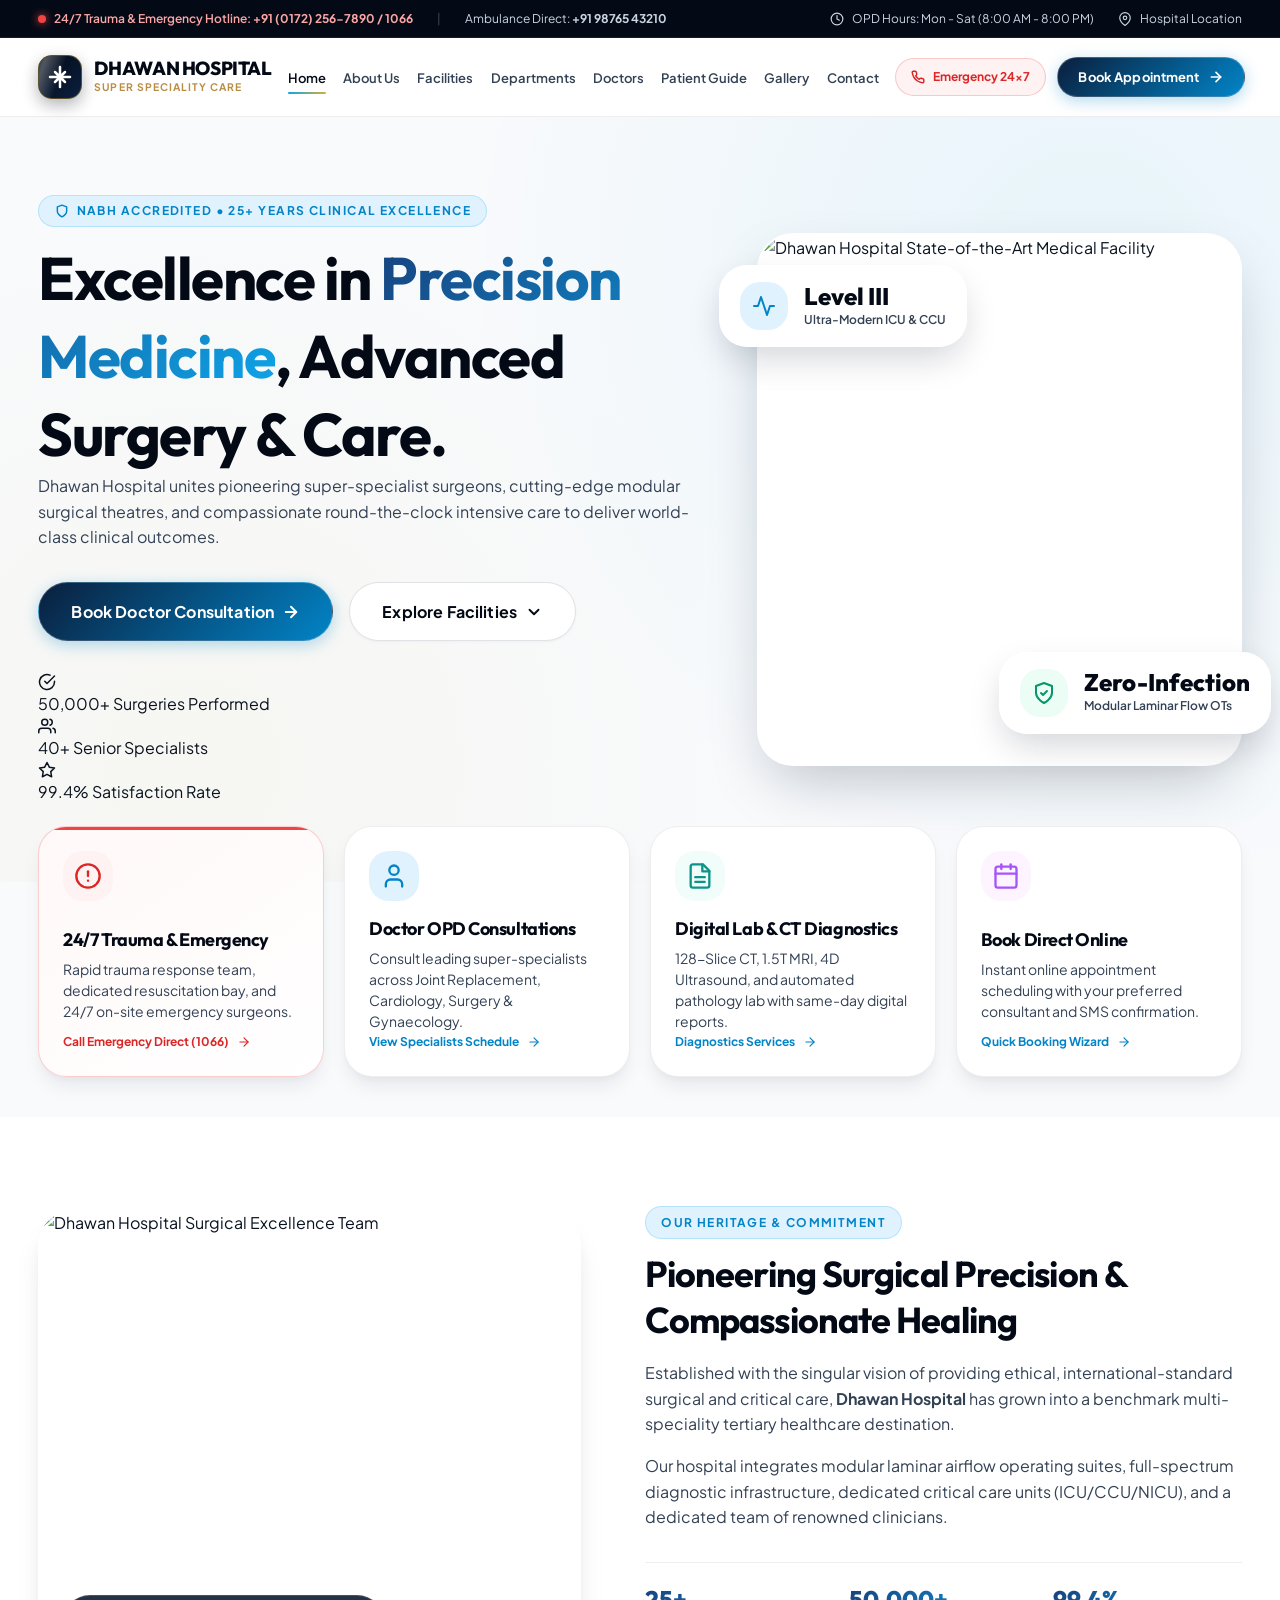
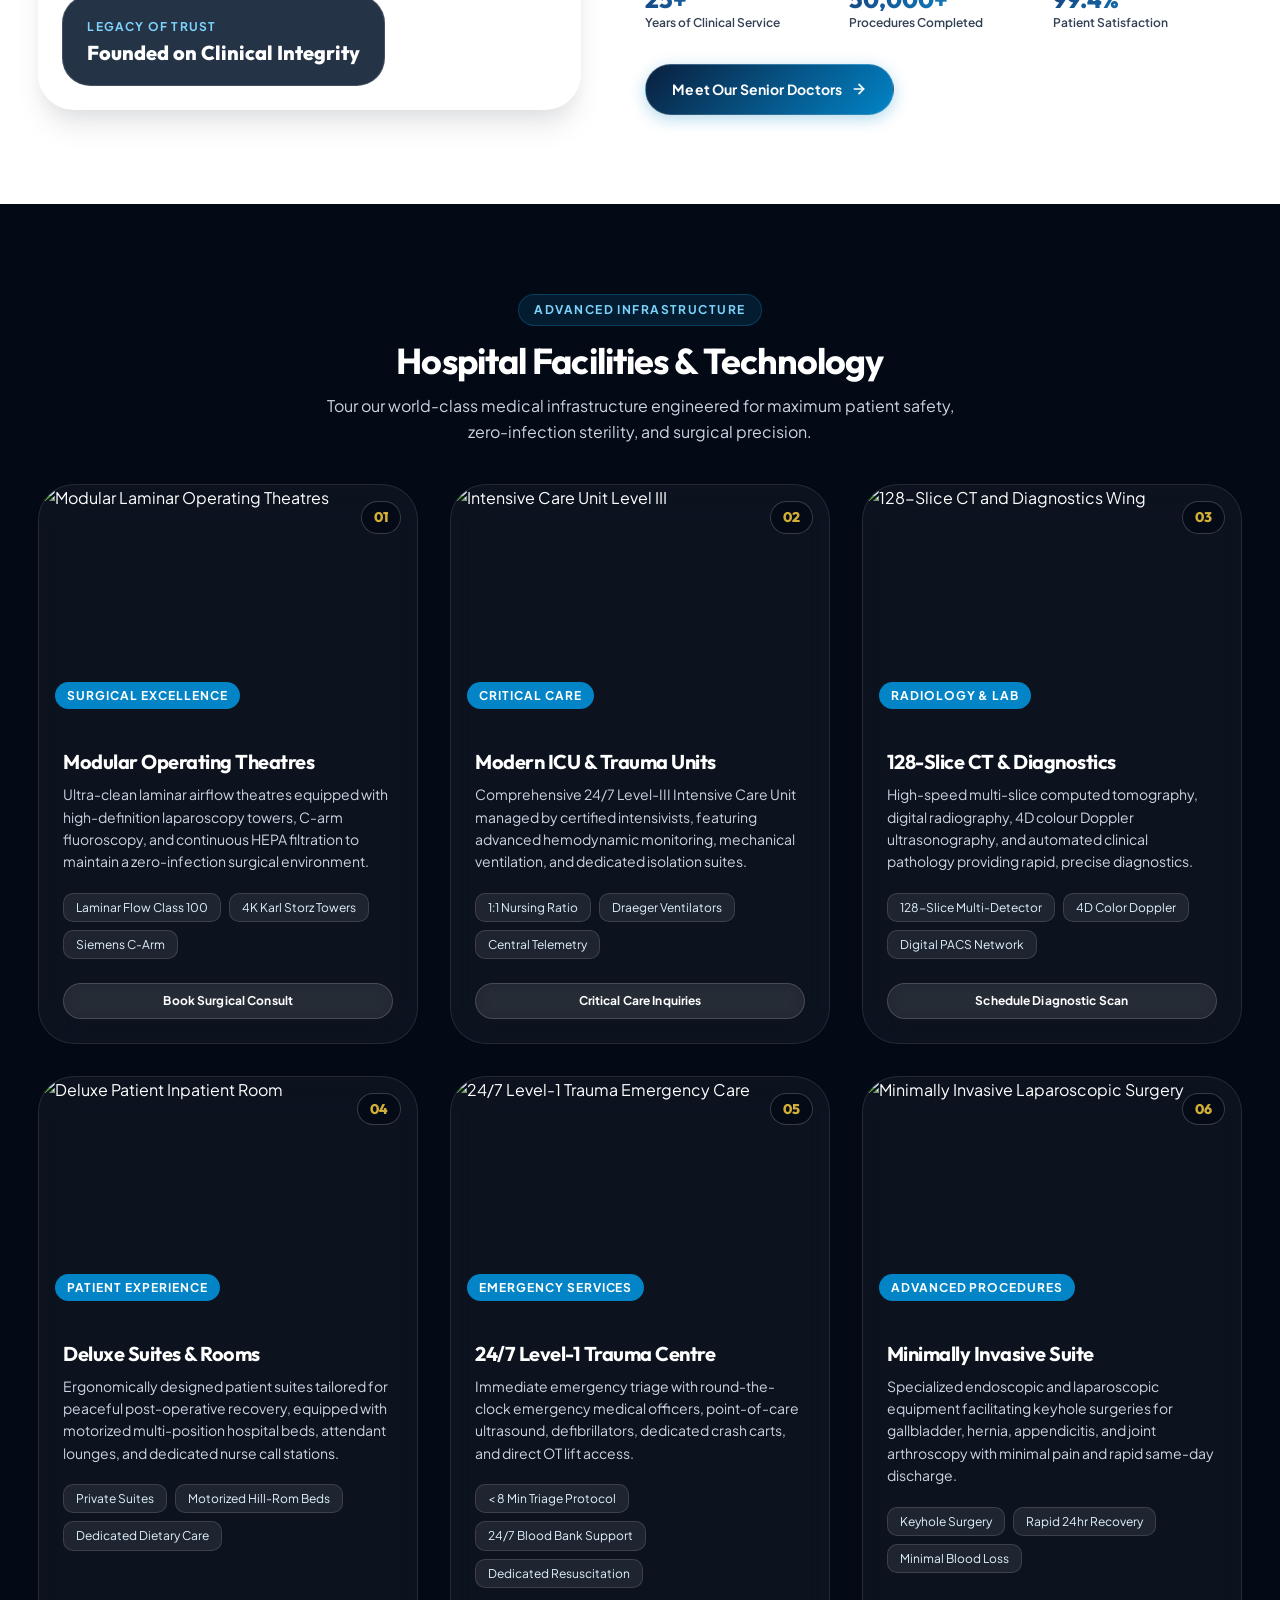
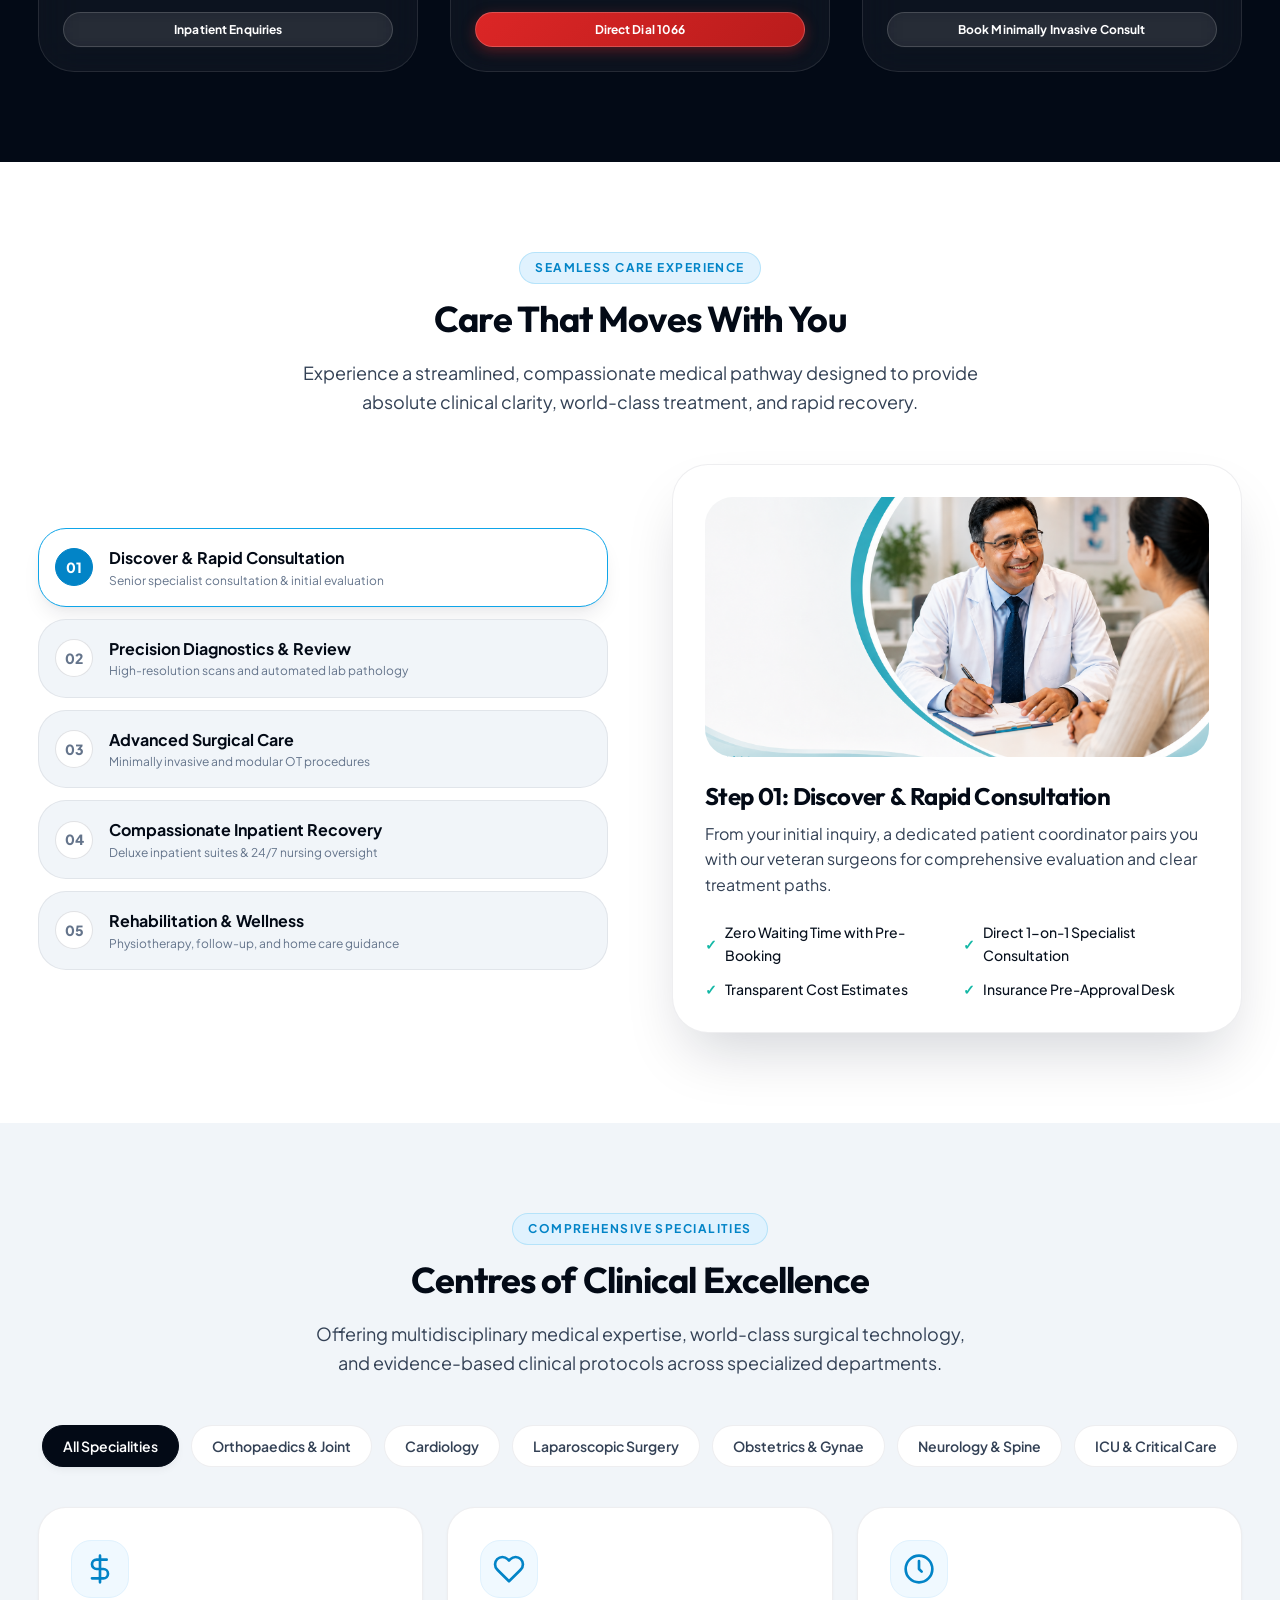
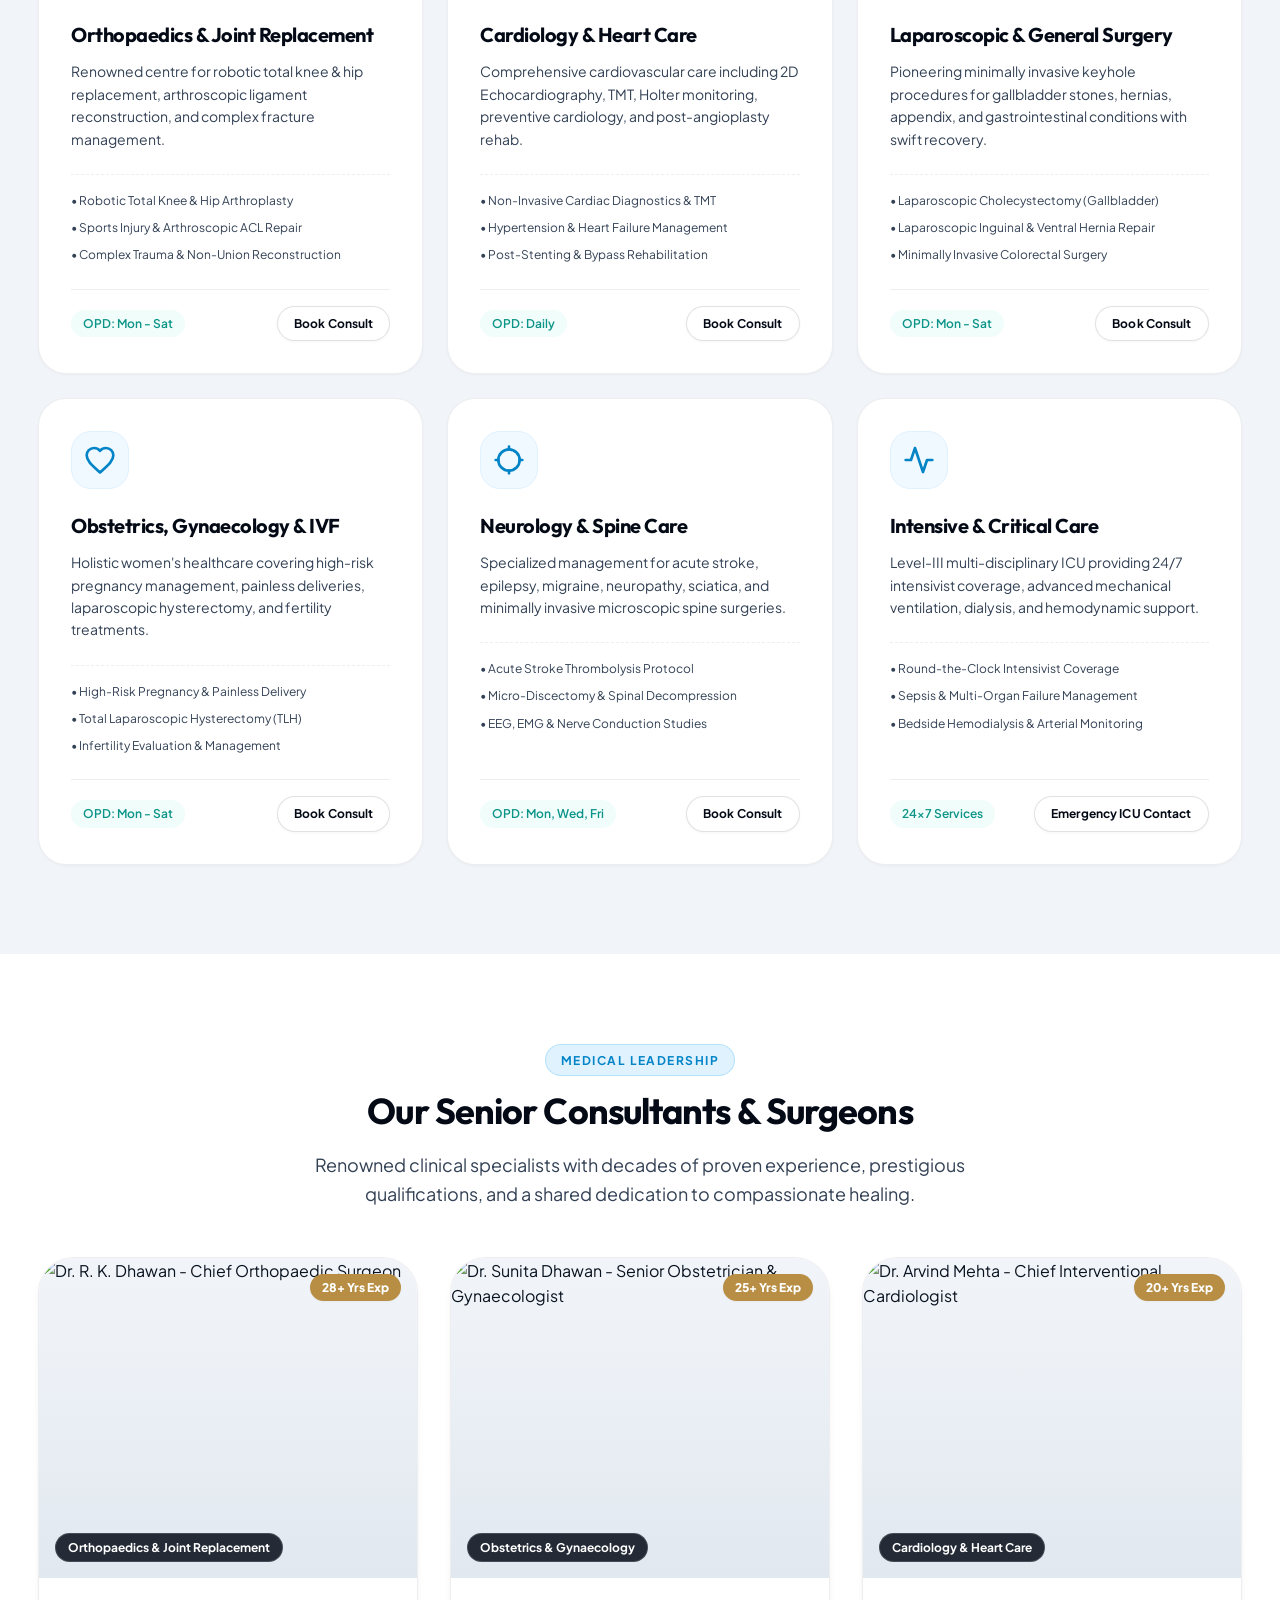
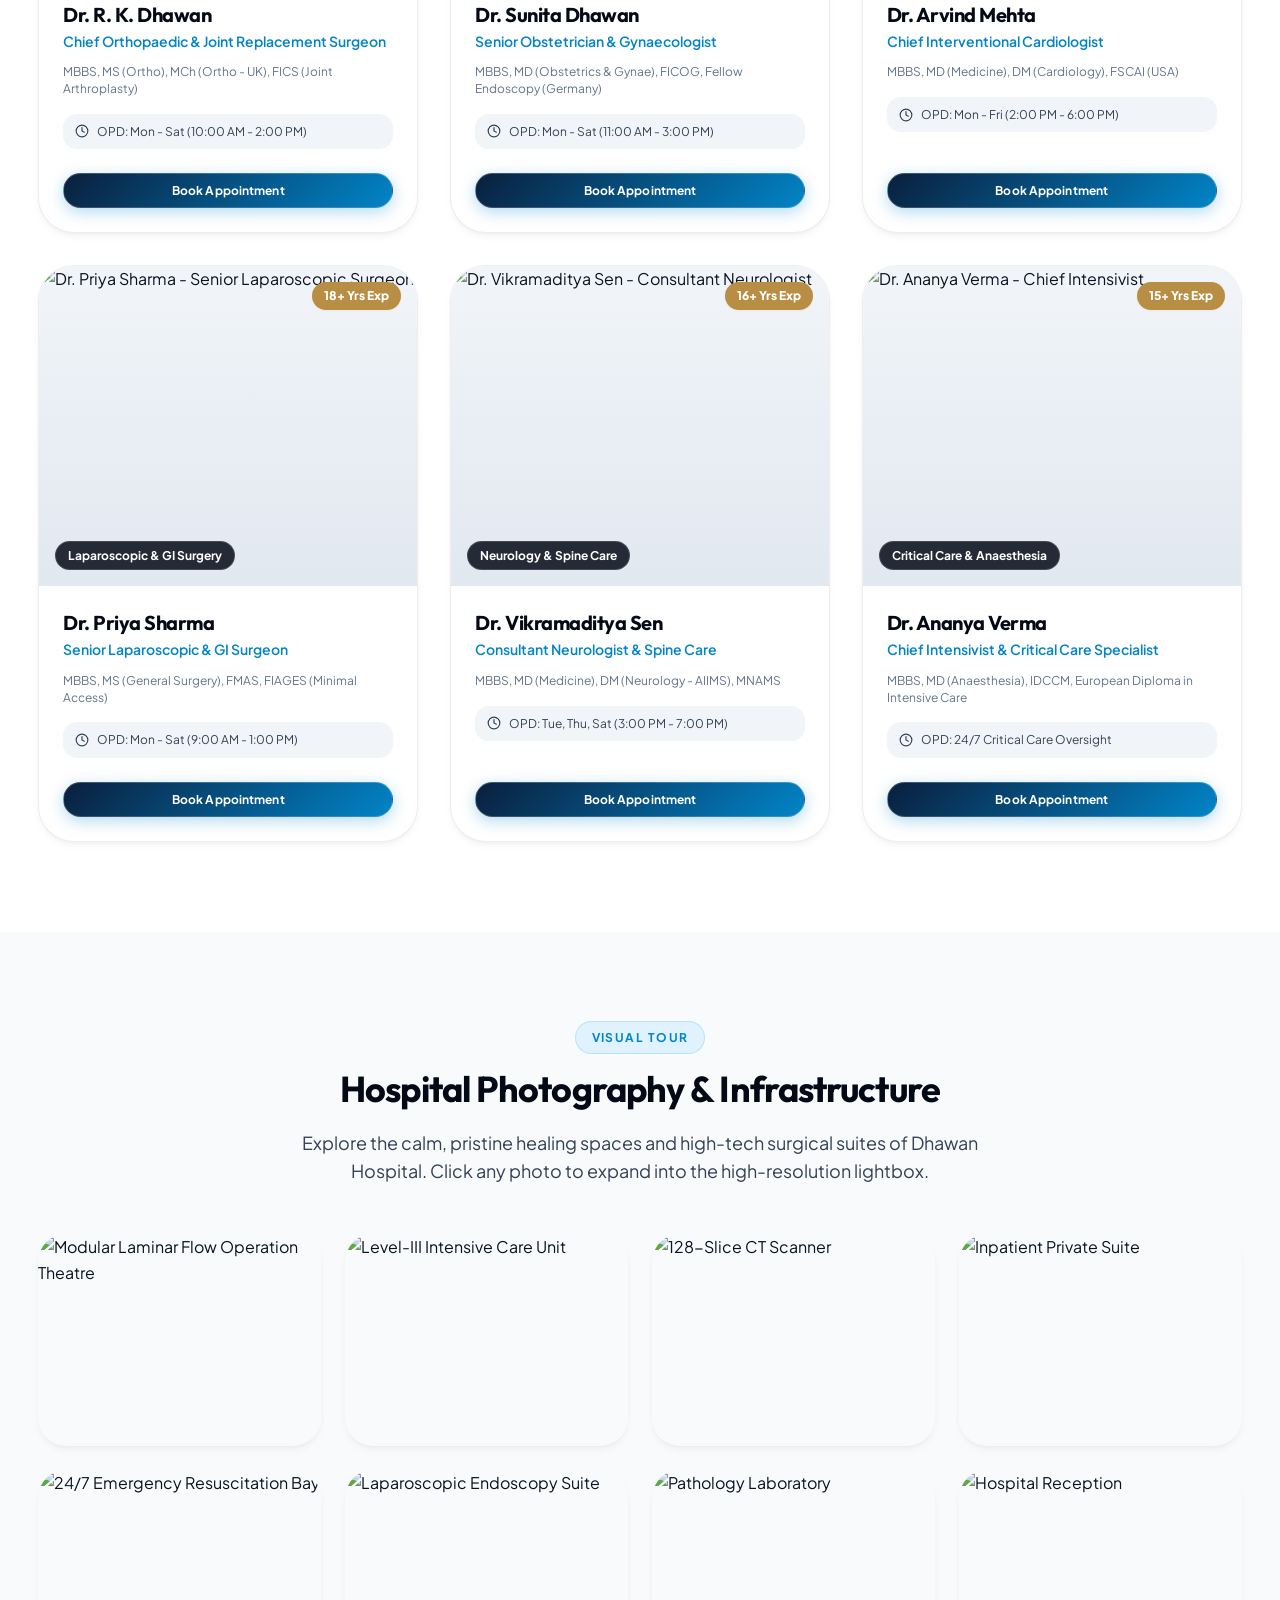
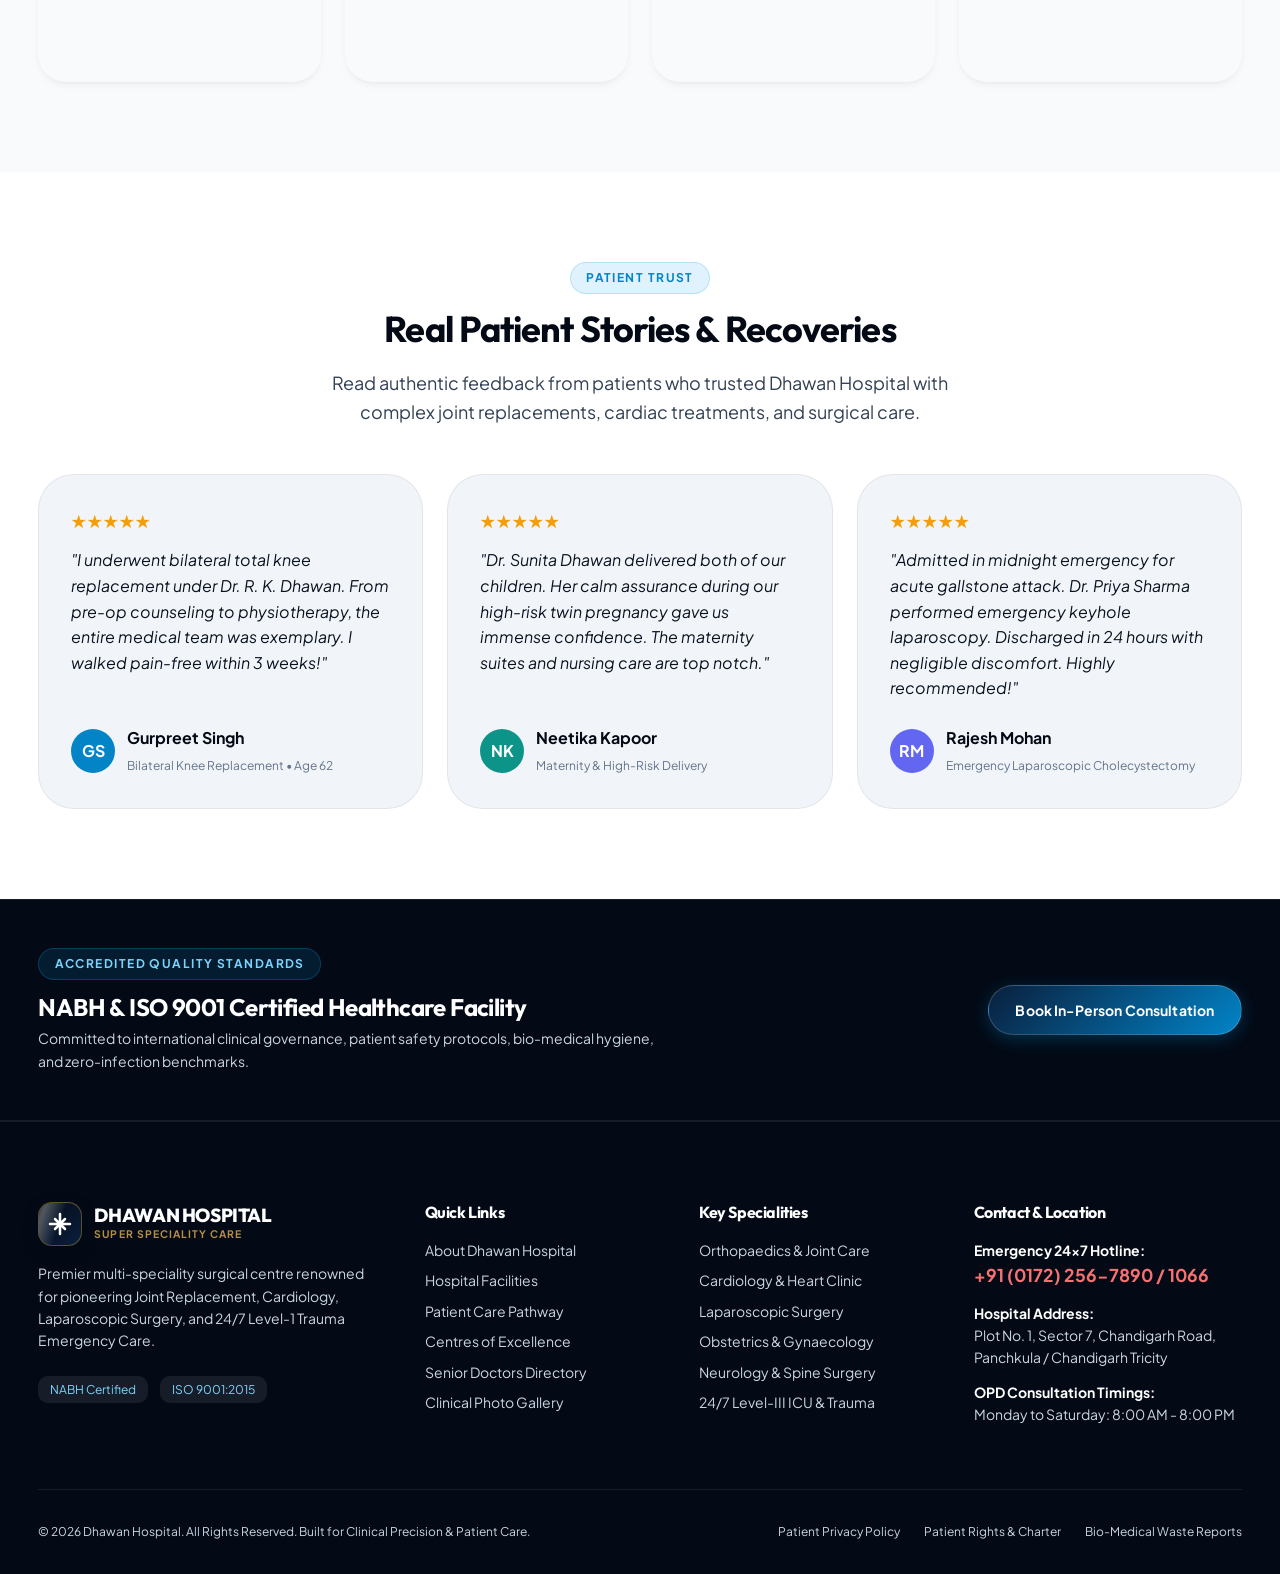
==== commit 9bcc63c5: "Update index.html" ====
--- a/index.html
+++ b/index.html
@@ -548,7 +548,7 @@
           <!-- Right: Active Stage Display Card -->
           <div class="story-stage-display">
             <div class="story-stage-img-wrap">
-              <img id="story-display-img" src="https://images.unsplash.com/photo-1622253692010-333f2da6031d?auto=format&fit=crop&w=900&q=80" alt="Patient Consultation">
+              <img id="story-display-img" src="doctor.png" alt="Patient Consultation">
             </div>
             <div>
               <h3 id="story-display-title" style="font-size: var(--font-size-2xl); margin-bottom: var(--spacing-2); color: var(--color-primary-950);">
